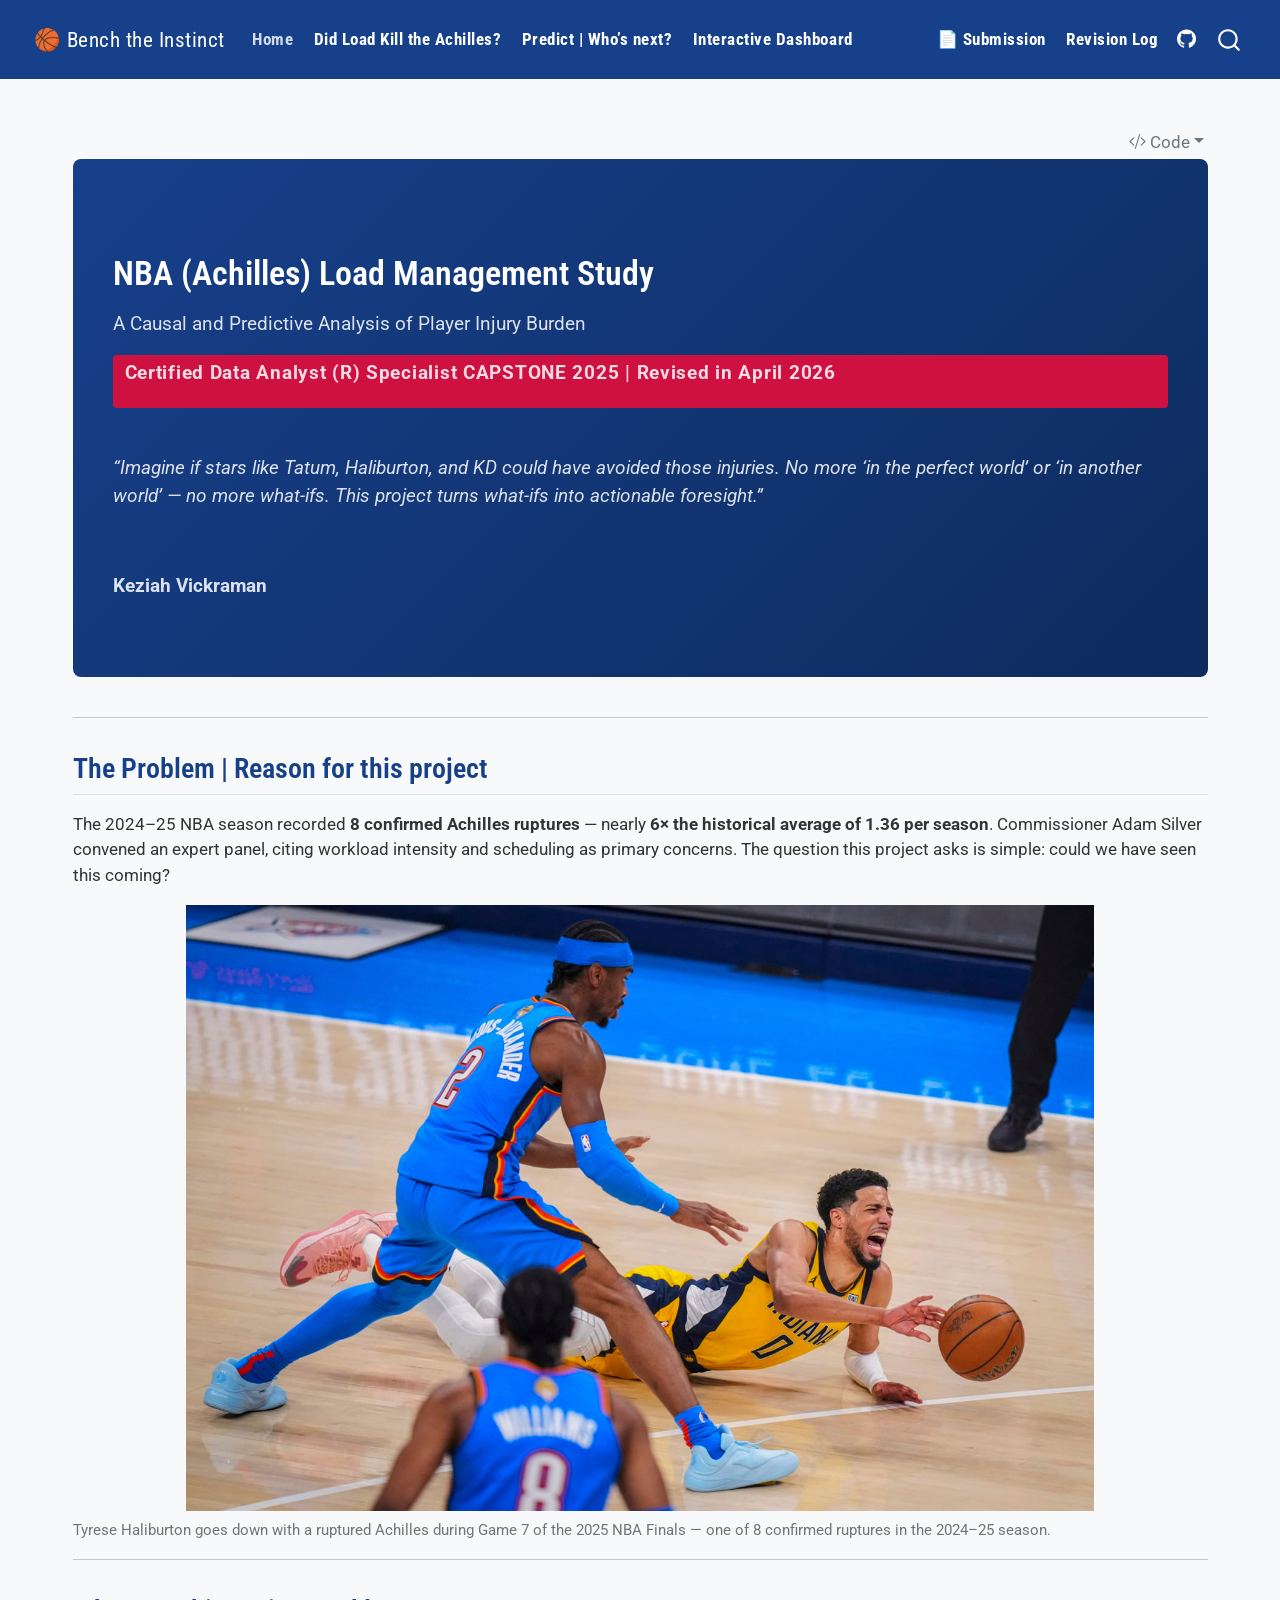
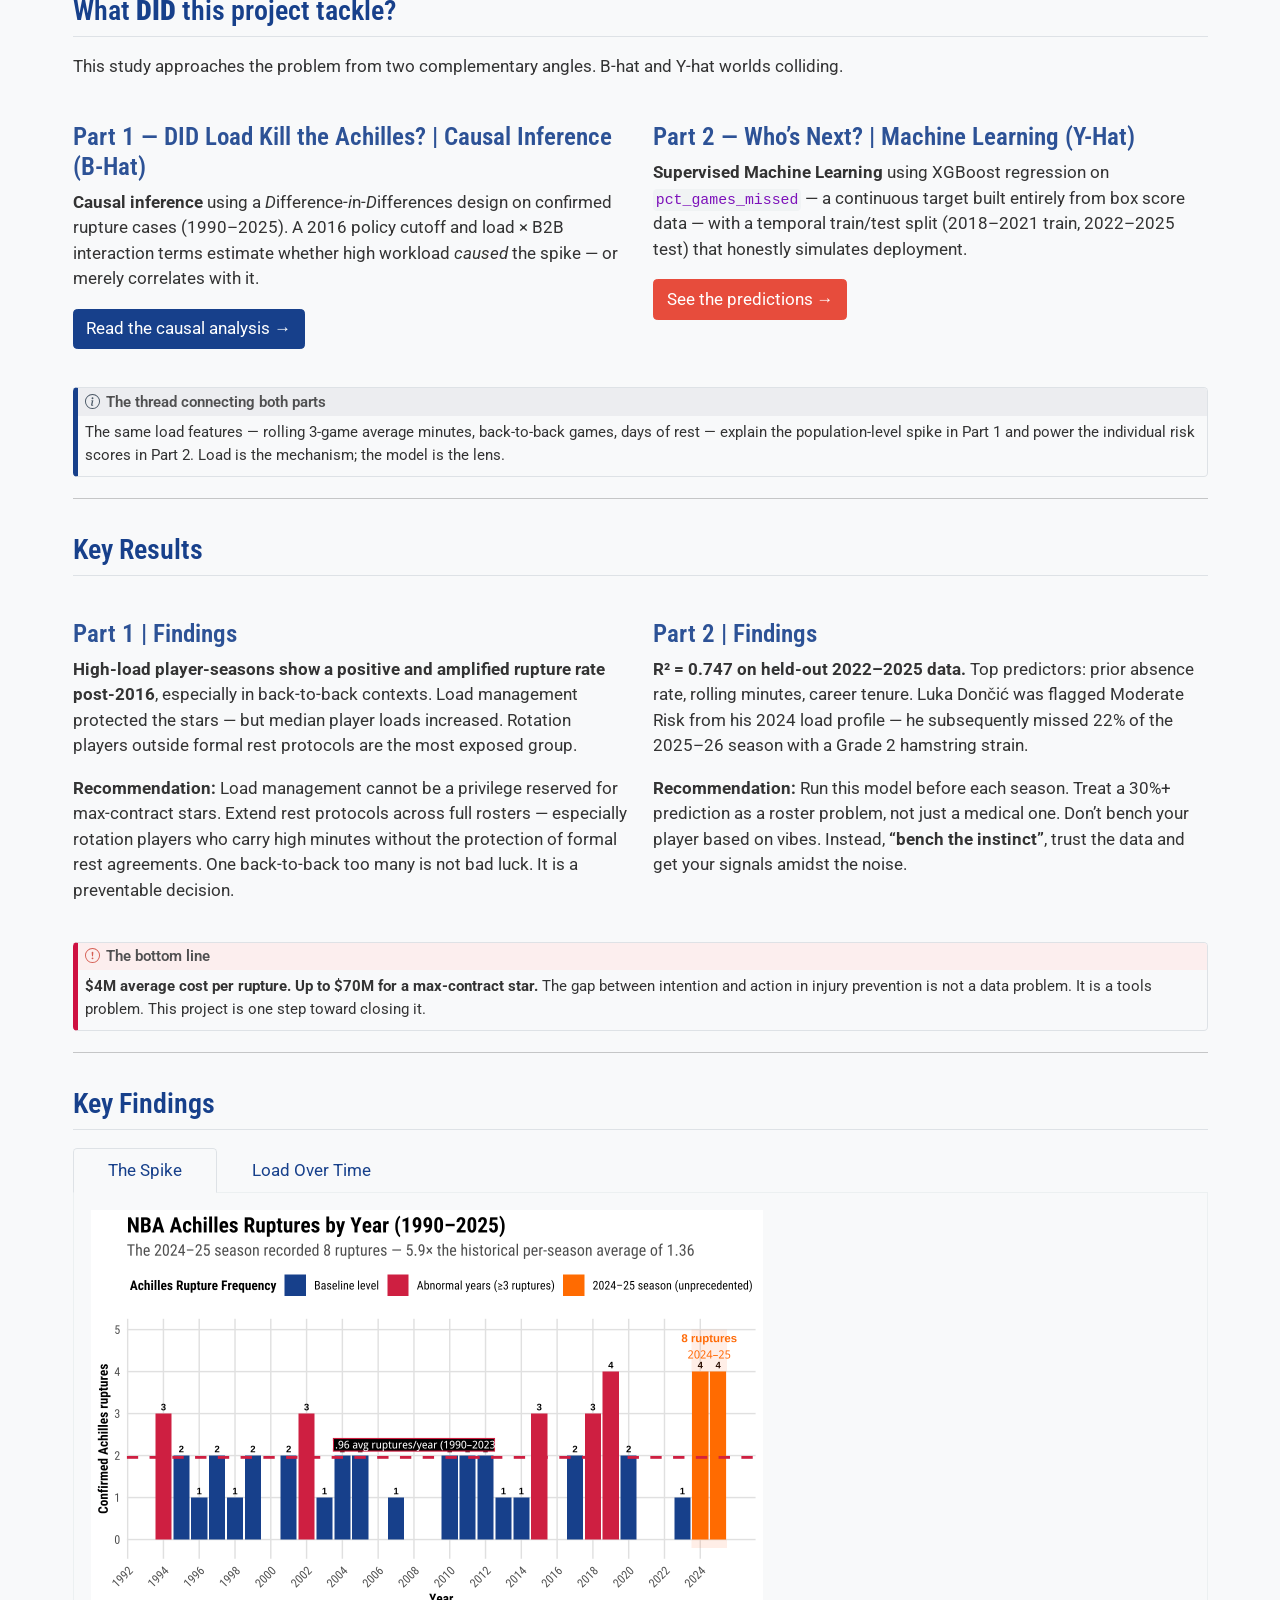
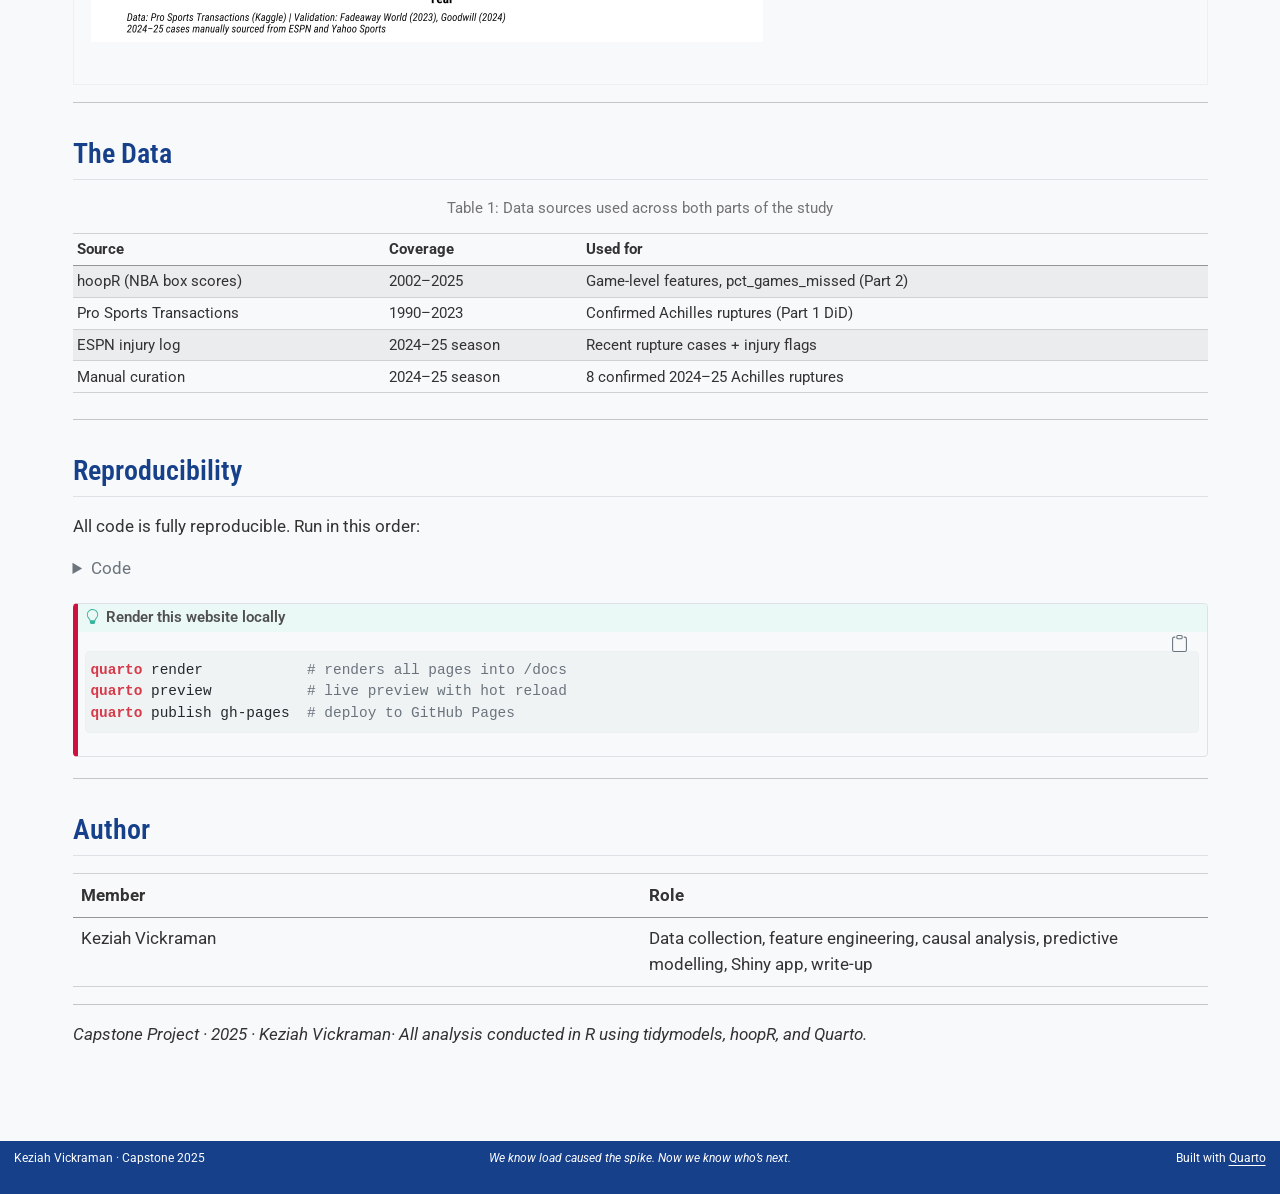
==== docs/index.html @ fe3f60fd "initial capstone submission - April 2026" ====
<!DOCTYPE html>
<html xmlns="http://www.w3.org/1999/xhtml" lang="en" xml:lang="en"><head>

<meta charset="utf-8">
<meta name="generator" content="quarto-1.8.25">

<meta name="viewport" content="width=device-width, initial-scale=1.0, user-scalable=yes">


<title>Bench the Instinct</title>
<style>
code{white-space: pre-wrap;}
span.smallcaps{font-variant: small-caps;}
div.columns{display: flex; gap: min(4vw, 1.5em);}
div.column{flex: auto; overflow-x: auto;}
div.hanging-indent{margin-left: 1.5em; text-indent: -1.5em;}
ul.task-list{list-style: none;}
ul.task-list li input[type="checkbox"] {
  width: 0.8em;
  margin: 0 0.8em 0.2em -1em; /* quarto-specific, see https://github.com/quarto-dev/quarto-cli/issues/4556 */ 
  vertical-align: middle;
}
/* CSS for syntax highlighting */
html { -webkit-text-size-adjust: 100%; }
pre > code.sourceCode { white-space: pre; position: relative; }
pre > code.sourceCode > span { display: inline-block; line-height: 1.25; }
pre > code.sourceCode > span:empty { height: 1.2em; }
.sourceCode { overflow: visible; }
code.sourceCode > span { color: inherit; text-decoration: inherit; }
div.sourceCode { margin: 1em 0; }
pre.sourceCode { margin: 0; }
@media screen {
div.sourceCode { overflow: auto; }
}
@media print {
pre > code.sourceCode { white-space: pre-wrap; }
pre > code.sourceCode > span { text-indent: -5em; padding-left: 5em; }
}
pre.numberSource code
  { counter-reset: source-line 0; }
pre.numberSource code > span
  { position: relative; left: -4em; counter-increment: source-line; }
pre.numberSource code > span > a:first-child::before
  { content: counter(source-line);
    position: relative; left: -1em; text-align: right; vertical-align: baseline;
    border: none; display: inline-block;
    -webkit-touch-callout: none; -webkit-user-select: none;
    -khtml-user-select: none; -moz-user-select: none;
    -ms-user-select: none; user-select: none;
    padding: 0 4px; width: 4em;
  }
pre.numberSource { margin-left: 3em;  padding-left: 4px; }
div.sourceCode
  {   }
@media screen {
pre > code.sourceCode > span > a:first-child::before { text-decoration: underline; }
}
</style>


<script src="site_libs/quarto-nav/quarto-nav.js"></script>
<script src="site_libs/quarto-nav/headroom.min.js"></script>
<script src="site_libs/clipboard/clipboard.min.js"></script>
<script src="site_libs/quarto-search/autocomplete.umd.js"></script>
<script src="site_libs/quarto-search/fuse.min.js"></script>
<script src="site_libs/quarto-search/quarto-search.js"></script>
<meta name="quarto:offset" content="./">
<script src="site_libs/quarto-html/quarto.js" type="module"></script>
<script src="site_libs/quarto-html/tabsets/tabsets.js" type="module"></script>
<script src="site_libs/quarto-html/axe/axe-check.js" type="module"></script>
<script src="site_libs/quarto-html/popper.min.js"></script>
<script src="site_libs/quarto-html/tippy.umd.min.js"></script>
<script src="site_libs/quarto-html/anchor.min.js"></script>
<link href="site_libs/quarto-html/tippy.css" rel="stylesheet">
<link href="site_libs/quarto-html/quarto-syntax-highlighting-065a5179aebd64318d7ea99d77b64a9e.css" rel="stylesheet" id="quarto-text-highlighting-styles">
<script src="site_libs/bootstrap/bootstrap.min.js"></script>
<link href="site_libs/bootstrap/bootstrap-icons.css" rel="stylesheet">
<link href="site_libs/bootstrap/bootstrap-1ee2f1216c0f7c7908e60f6449a23654.min.css" rel="stylesheet" append-hash="true" id="quarto-bootstrap" data-mode="light">
<script id="quarto-search-options" type="application/json">{
  "location": "navbar",
  "copy-button": false,
  "collapse-after": 3,
  "panel-placement": "end",
  "type": "overlay",
  "limit": 50,
  "keyboard-shortcut": [
    "f",
    "/",
    "s"
  ],
  "show-item-context": false,
  "language": {
    "search-no-results-text": "No results",
    "search-matching-documents-text": "matching documents",
    "search-copy-link-title": "Copy link to search",
    "search-hide-matches-text": "Hide additional matches",
    "search-more-match-text": "more match in this document",
    "search-more-matches-text": "more matches in this document",
    "search-clear-button-title": "Clear",
    "search-text-placeholder": "",
    "search-detached-cancel-button-title": "Cancel",
    "search-submit-button-title": "Submit",
    "search-label": "Search"
  }
}</script>
<style>html{ scroll-behavior: smooth; }</style>
<link href="site_libs/pagedtable-1.1/css/pagedtable.css" rel="stylesheet">
<script src="site_libs/pagedtable-1.1/js/pagedtable.js"></script>


</head>

<body class="nav-fixed quarto-light">

<div id="quarto-search-results"></div>
  <header id="quarto-header" class="headroom fixed-top">
    <nav class="navbar navbar-expand-lg " data-bs-theme="dark">
      <div class="navbar-container container-fluid">
      <div class="navbar-brand-container mx-auto">
    <a href="./index.html" class="navbar-brand navbar-brand-logo">
    </a>
    <a class="navbar-brand" href="./index.html">
    <span class="navbar-title">🏀 Bench the Instinct</span>
    </a>
  </div>
            <div id="quarto-search" class="" title="Search"></div>
          <button class="navbar-toggler" type="button" data-bs-toggle="collapse" data-bs-target="#navbarCollapse" aria-controls="navbarCollapse" role="menu" aria-expanded="false" aria-label="Toggle navigation" onclick="if (window.quartoToggleHeadroom) { window.quartoToggleHeadroom(); }">
  <span class="navbar-toggler-icon"></span>
</button>
          <div class="collapse navbar-collapse" id="navbarCollapse">
            <ul class="navbar-nav navbar-nav-scroll me-auto">
  <li class="nav-item">
    <a class="nav-link active" href="./index.html" aria-current="page"> 
<span class="menu-text">Home</span></a>
  </li>  
  <li class="nav-item">
    <a class="nav-link" href="./part1_causal.html"> 
<span class="menu-text">Did Load Kill the Achilles?</span></a>
  </li>  
  <li class="nav-item">
    <a class="nav-link" href="./part2_predictive.html"> 
<span class="menu-text">Predict | Who’s next?</span></a>
  </li>  
  <li class="nav-item">
    <a class="nav-link" href="./app.html"> 
<span class="menu-text">Interactive Dashboard</span></a>
  </li>  
</ul>
            <ul class="navbar-nav navbar-nav-scroll ms-auto">
  <li class="nav-item">
    <a class="nav-link" href="./submission.html"> 
<span class="menu-text">📄 Submission</span></a>
  </li>  
  <li class="nav-item">
    <a class="nav-link" href="./revision_log.html"> 
<span class="menu-text">Revision Log</span></a>
  </li>  
  <li class="nav-item compact">
    <a class="nav-link" href="https://github.com/YOUR_USERNAME/YOUR_REPO_NAME"> <i class="bi bi-github" role="img" aria-label="GitHub">
</i> 
<span class="menu-text"></span></a>
  </li>  
</ul>
          </div> <!-- /navcollapse -->
            <div class="quarto-navbar-tools">
</div>
      </div> <!-- /container-fluid -->
    </nav>
</header>
<!-- content -->
<div id="quarto-content" class="quarto-container page-columns page-rows-contents page-layout-full page-navbar">
<!-- sidebar -->
<!-- margin-sidebar -->
    
<!-- main -->
<main class="content column-page" id="quarto-document-content"><header id="title-block-header" class="quarto-title-block"><h1 class="title display-7"></h1></header><div class="quarto-title-block"><div class="quarto-title-tools-only"><button type="button" class="btn code-tools-button dropdown-toggle" id="quarto-code-tools-menu" data-bs-toggle="dropdown" aria-expanded="false"><i class="bi"></i> Code</button><ul class="dropdown-menu dropdown-menu-end" aria-labelelledby="quarto-code-tools-menu"><li><a id="quarto-show-all-code" class="dropdown-item" href="javascript:void(0)" role="button">Show All Code</a></li><li><a id="quarto-hide-all-code" class="dropdown-item" href="javascript:void(0)" role="button">Hide All Code</a></li><li><hr class="dropdown-divider"></li><li><a id="quarto-view-source" class="dropdown-item" href="javascript:void(0)" role="button">View Source</a></li></ul></div></div>




<section id="nba-achilles-load-management-study" class="level1 hero-banner">
<h1>NBA (Achilles) Load Management Study</h1>
<p>A Causal and Predictive Analysis of Player Injury Burden</p>
<div class="badge-red">
<p>Certified Data Analyst (R) Specialist CAPSTONE 2025 | Revised in April 2026</p>
</div>
<p><br></p>
<p><em>“Imagine if stars like Tatum, Haliburton, and KD could have avoided those injuries. No more ‘in the perfect world’ or ‘in another world’ — no more what-ifs. This project turns what-ifs into actionable foresight.”</em></p>
<p><br></p>
<p><strong>Keziah Vickraman</strong></p>
</section>
<hr>
<section id="the-problem-reason-for-this-project" class="level2">
<h2 class="anchored" data-anchor-id="the-problem-reason-for-this-project">The Problem | Reason for this project</h2>
<p>The 2024–25 NBA season recorded <strong>8 confirmed Achilles ruptures</strong> — nearly <strong>6× the historical average of 1.36 per season</strong>. Commissioner Adam Silver convened an expert panel, citing workload intensity and scheduling as primary concerns. The question this project asks is simple: could we have seen this coming?</p>
<div class="quarto-figure quarto-figure-center">
<figure class="figure">
<p><img src="achilles.jpg" class="img-fluid figure-img" style="width:80.0%"></p>
<figcaption>Tyrese Haliburton goes down with a ruptured Achilles during Game 7 of the 2025 NBA Finals — one of 8 confirmed ruptures in the 2024–25 season.</figcaption>
</figure>
</div>
<hr>
</section>
<section id="what-did-this-project-tackle" class="level2">
<h2 class="anchored" data-anchor-id="what-did-this-project-tackle">What <strong>DID</strong> this project tackle?</h2>
<p>This study approaches the problem from two complementary angles. B-hat and Y-hat worlds colliding.</p>
<div class="grid">
<section id="part-1-did-load-kill-the-achilles-causal-inference-b-hat" class="level3 g-col-6">
<h3 class="anchored" data-anchor-id="part-1-did-load-kill-the-achilles-causal-inference-b-hat">Part 1 — DID Load Kill the Achilles? | Causal Inference (B-Hat)</h3>
<p><strong>Causal inference</strong> using a <em>D</em>ifference-<em>i</em>n-<em>D</em>ifferences design on confirmed rupture cases (1990–2025). A 2016 policy cutoff and load × B2B interaction terms estimate whether high workload <em>caused</em> the spike — or merely correlates with it.</p>
<p><a href="./part1_causal.html" class="btn btn-primary">Read the causal analysis →</a></p>
</section>
<section id="part-2-whos-next-machine-learning-y-hat" class="level3 g-col-6">
<h3 class="anchored" data-anchor-id="part-2-whos-next-machine-learning-y-hat">Part 2 — Who’s Next? | Machine Learning (Y-Hat)</h3>
<p><strong>Supervised Machine Learning</strong> using XGBoost regression on <code>pct_games_missed</code> — a continuous target built entirely from box score data — with a temporal train/test split (2018–2021 train, 2022–2025 test) that honestly simulates deployment.</p>
<p><a href="./part2_predictive.html" class="btn btn-danger">See the predictions →</a></p>
</section>
</div>
<div class="callout callout-style-default callout-note callout-titled">
<div class="callout-header d-flex align-content-center">
<div class="callout-icon-container">
<i class="callout-icon"></i>
</div>
<div class="callout-title-container flex-fill">
<span class="screen-reader-only">Note</span>The thread connecting both parts
</div>
</div>
<div class="callout-body-container callout-body">
<p>The same load features — rolling 3-game average minutes, back-to-back games, days of rest — explain the population-level spike in Part 1 and power the individual risk scores in Part 2. Load is the mechanism; the model is the lens.</p>
</div>
</div>
<hr>
</section>
<section id="key-results" class="level2">
<h2 class="anchored" data-anchor-id="key-results">Key Results</h2>
<div class="grid">
<section id="part-1-findings" class="level3 g-col-6">
<h3 class="anchored" data-anchor-id="part-1-findings">Part 1 | Findings</h3>
<p><strong>High-load player-seasons show a positive and amplified rupture rate post-2016</strong>, especially in back-to-back contexts. Load management protected the stars — but median player loads increased. Rotation players outside formal rest protocols are the most exposed group.</p>
<p><strong>Recommendation:</strong> Load management cannot be a privilege reserved for max-contract stars. Extend rest protocols across full rosters — especially rotation players who carry high minutes without the protection of formal rest agreements. One back-to-back too many is not bad luck. It is a preventable decision.</p>
</section>
<section id="part-2-findings" class="level3 g-col-6">
<h3 class="anchored" data-anchor-id="part-2-findings">Part 2 | Findings</h3>
<p><strong>R² = 0.747 on held-out 2022–2025 data.</strong> Top predictors: prior absence rate, rolling minutes, career tenure. Luka Dončić was flagged Moderate Risk from his 2024 load profile — he subsequently missed 22% of the 2025–26 season with a Grade 2 hamstring strain.</p>
<p><strong>Recommendation:</strong> Run this model before each season. Treat a 30%+ prediction as a roster problem, not just a medical one. Don’t bench your player based on vibes. Instead, <strong>“bench the instinct”</strong>, trust the data and get your signals amidst the noise.</p>
</section>
</div>
<div class="callout callout-style-default callout-important callout-titled">
<div class="callout-header d-flex align-content-center">
<div class="callout-icon-container">
<i class="callout-icon"></i>
</div>
<div class="callout-title-container flex-fill">
<span class="screen-reader-only">Important</span>The bottom line
</div>
</div>
<div class="callout-body-container callout-body">
<p><strong>$4M average cost per rupture. Up to $70M for a max-contract star.</strong> The gap between intention and action in injury prevention is not a data problem. It is a tools problem. This project is one step toward closing it.</p>
</div>
</div>
<hr>
</section>
<section id="key-findings" class="level2">
<h2 class="anchored" data-anchor-id="key-findings">Key Findings</h2>
<div class="tabset-margin-container"></div><div class="panel-tabset">
<ul class="nav nav-tabs" role="tablist"><li class="nav-item" role="presentation"><a class="nav-link active" id="tabset-1-1-tab" data-bs-toggle="tab" data-bs-target="#tabset-1-1" role="tab" aria-controls="tabset-1-1" aria-selected="true" href="">The Spike</a></li><li class="nav-item" role="presentation"><a class="nav-link" id="tabset-1-2-tab" data-bs-toggle="tab" data-bs-target="#tabset-1-2" role="tab" aria-controls="tabset-1-2" aria-selected="false" href="">Load Over Time</a></li></ul>
<div class="tab-content">
<div id="tabset-1-1" class="tab-pane active" role="tabpanel" aria-labelledby="tabset-1-1-tab">
<div class="cell">
<div class="cell-output-display">
<div>
<figure class="figure">
<p><img src="index_files/figure-html/spike-preview-1.png" class="img-fluid figure-img" width="672"></p>
</figure>
</div>
</div>
</div>
</div>
<div id="tabset-1-2" class="tab-pane" role="tabpanel" aria-labelledby="tabset-1-2-tab">
<div class="cell">
<div class="cell-output-display">
<div>
<figure class="figure">
<p><img src="index_files/figure-html/load-preview-1.png" class="img-fluid figure-img" width="672"></p>
</figure>
</div>
</div>
</div>
</div>
</div>
</div>
<hr>
</section>
<section id="the-data" class="level2">
<h2 class="anchored" data-anchor-id="the-data">The Data</h2>
<div class="cell">
<div id="tbl-data-summary" class="cell quarto-float quarto-figure quarto-figure-center anchored">
<figure class="quarto-float quarto-float-tbl figure">
<figcaption class="quarto-float-caption-top quarto-float-caption quarto-float-tbl" id="tbl-data-summary-caption-0ceaefa1-69ba-4598-a22c-09a6ac19f8ca">
Table&nbsp;1: Data sources used across both parts of the study
</figcaption>
<div aria-describedby="tbl-data-summary-caption-0ceaefa1-69ba-4598-a22c-09a6ac19f8ca">
<div class="cell-output-display">
<table class="do-not-create-environment cell caption-top table table-sm table-striped small">
<colgroup>
<col style="width: 27%">
<col style="width: 17%">
<col style="width: 54%">
</colgroup>
<thead>
<tr class="header">
<th style="text-align: left;">Source</th>
<th style="text-align: left;">Coverage</th>
<th style="text-align: left;">Used for</th>
</tr>
</thead>
<tbody>
<tr class="odd">
<td style="text-align: left;">hoopR (NBA box scores)</td>
<td style="text-align: left;">2002–2025</td>
<td style="text-align: left;">Game-level features, pct_games_missed (Part 2)</td>
</tr>
<tr class="even">
<td style="text-align: left;">Pro Sports Transactions</td>
<td style="text-align: left;">1990–2023</td>
<td style="text-align: left;">Confirmed Achilles ruptures (Part 1 DiD)</td>
</tr>
<tr class="odd">
<td style="text-align: left;">ESPN injury log</td>
<td style="text-align: left;">2024–25 season</td>
<td style="text-align: left;">Recent rupture cases + injury flags</td>
</tr>
<tr class="even">
<td style="text-align: left;">Manual curation</td>
<td style="text-align: left;">2024–25 season</td>
<td style="text-align: left;">8 confirmed 2024–25 Achilles ruptures</td>
</tr>
</tbody>
</table>
</div>
</div>
</figure>
</div>
</div>
<hr>
</section>
<section id="reproducibility" class="level2">
<h2 class="anchored" data-anchor-id="reproducibility">Reproducibility</h2>
<p>All code is fully reproducible. Run in this order:</p>
<div class="cell">
<details class="code-fold">
<summary>Code</summary>
<div class="code-copy-outer-scaffold"><div class="sourceCode cell-code" id="cb1"><pre class="sourceCode r code-with-copy"><code class="sourceCode r"><span id="cb1-1"><a href="#cb1-1" aria-hidden="true" tabindex="-1"></a><span class="fu">source</span>(<span class="st">"00_Data_Setup.R"</span>)          <span class="co"># 1. Shared data foundation</span></span>
<span id="cb1-2"><a href="#cb1-2" aria-hidden="true" tabindex="-1"></a><span class="fu">source</span>(<span class="st">"Part1_Causal_DiD.R"</span>)       <span class="co"># 2. Causal analysis</span></span>
<span id="cb1-3"><a href="#cb1-3" aria-hidden="true" tabindex="-1"></a><span class="fu">source</span>(<span class="st">"Part2_Predictive_Hurdle.R"</span>) <span class="co"># 3. Predictive model</span></span>
<span id="cb1-4"><a href="#cb1-4" aria-hidden="true" tabindex="-1"></a>shiny<span class="sc">::</span><span class="fu">runApp</span>(<span class="st">"Capstone_Shiny.R"</span>)  <span class="co"># 4. Interactive dashboard</span></span></code></pre></div><button title="Copy to Clipboard" class="code-copy-button"><i class="bi"></i></button></div>
</details>
</div>
<div class="callout callout-style-default callout-tip callout-titled">
<div class="callout-header d-flex align-content-center">
<div class="callout-icon-container">
<i class="callout-icon"></i>
</div>
<div class="callout-title-container flex-fill">
<span class="screen-reader-only">Tip</span>Render this website locally
</div>
</div>
<div class="callout-body-container callout-body">
<div class="code-copy-outer-scaffold"><div class="sourceCode" id="cb2"><pre class="sourceCode bash code-with-copy"><code class="sourceCode bash"><span id="cb2-1"><a href="#cb2-1" aria-hidden="true" tabindex="-1"></a><span class="ex">quarto</span> render            <span class="co"># renders all pages into /docs</span></span>
<span id="cb2-2"><a href="#cb2-2" aria-hidden="true" tabindex="-1"></a><span class="ex">quarto</span> preview           <span class="co"># live preview with hot reload</span></span>
<span id="cb2-3"><a href="#cb2-3" aria-hidden="true" tabindex="-1"></a><span class="ex">quarto</span> publish gh-pages  <span class="co"># deploy to GitHub Pages</span></span></code></pre></div><button title="Copy to Clipboard" class="code-copy-button"><i class="bi"></i></button></div>
</div>
</div>
<hr>
</section>
<section id="author" class="level2">
<h2 class="anchored" data-anchor-id="author">Author</h2>
<table class="caption-top table">
<colgroup>
<col style="width: 50%">
<col style="width: 50%">
</colgroup>
<thead>
<tr class="header">
<th>Member</th>
<th>Role</th>
</tr>
</thead>
<tbody>
<tr class="odd">
<td>Keziah Vickraman</td>
<td>Data collection, feature engineering, causal analysis, predictive modelling, Shiny app, write-up</td>
</tr>
</tbody>
</table>
<hr>
<p><em>Capstone Project · 2025 · Keziah Vickraman· All analysis conducted in R using tidymodels, hoopR, and Quarto.</em></p>


<!-- -->

</section>

</main> <!-- /main -->
<script id="quarto-html-after-body" type="application/javascript">
  window.document.addEventListener("DOMContentLoaded", function (event) {
    const icon = "";
    const anchorJS = new window.AnchorJS();
    anchorJS.options = {
      placement: 'right',
      icon: icon
    };
    anchorJS.add('.anchored');
    const isCodeAnnotation = (el) => {
      for (const clz of el.classList) {
        if (clz.startsWith('code-annotation-')) {                     
          return true;
        }
      }
      return false;
    }
    const onCopySuccess = function(e) {
      // button target
      const button = e.trigger;
      // don't keep focus
      button.blur();
      // flash "checked"
      button.classList.add('code-copy-button-checked');
      var currentTitle = button.getAttribute("title");
      button.setAttribute("title", "Copied!");
      let tooltip;
      if (window.bootstrap) {
        button.setAttribute("data-bs-toggle", "tooltip");
        button.setAttribute("data-bs-placement", "left");
        button.setAttribute("data-bs-title", "Copied!");
        tooltip = new bootstrap.Tooltip(button, 
          { trigger: "manual", 
            customClass: "code-copy-button-tooltip",
            offset: [0, -8]});
        tooltip.show();    
      }
      setTimeout(function() {
        if (tooltip) {
          tooltip.hide();
          button.removeAttribute("data-bs-title");
          button.removeAttribute("data-bs-toggle");
          button.removeAttribute("data-bs-placement");
        }
        button.setAttribute("title", currentTitle);
        button.classList.remove('code-copy-button-checked');
      }, 1000);
      // clear code selection
      e.clearSelection();
    }
    const getTextToCopy = function(trigger) {
      const outerScaffold = trigger.parentElement.cloneNode(true);
      const codeEl = outerScaffold.querySelector('code');
      for (const childEl of codeEl.children) {
        if (isCodeAnnotation(childEl)) {
          childEl.remove();
        }
      }
      return codeEl.innerText;
    }
    const clipboard = new window.ClipboardJS('.code-copy-button:not([data-in-quarto-modal])', {
      text: getTextToCopy
    });
    clipboard.on('success', onCopySuccess);
    if (window.document.getElementById('quarto-embedded-source-code-modal')) {
      const clipboardModal = new window.ClipboardJS('.code-copy-button[data-in-quarto-modal]', {
        text: getTextToCopy,
        container: window.document.getElementById('quarto-embedded-source-code-modal')
      });
      clipboardModal.on('success', onCopySuccess);
    }
    const viewSource = window.document.getElementById('quarto-view-source') ||
                       window.document.getElementById('quarto-code-tools-source');
    if (viewSource) {
      const sourceUrl = viewSource.getAttribute("data-quarto-source-url");
      viewSource.addEventListener("click", function(e) {
        if (sourceUrl) {
          // rstudio viewer pane
          if (/\bcapabilities=\b/.test(window.location)) {
            window.open(sourceUrl);
          } else {
            window.location.href = sourceUrl;
          }
        } else {
          const modal = new bootstrap.Modal(document.getElementById('quarto-embedded-source-code-modal'));
          modal.show();
        }
        return false;
      });
    }
    function toggleCodeHandler(show) {
      return function(e) {
        const detailsSrc = window.document.querySelectorAll(".cell > details > .sourceCode");
        for (let i=0; i<detailsSrc.length; i++) {
          const details = detailsSrc[i].parentElement;
          if (show) {
            details.open = true;
          } else {
            details.removeAttribute("open");
          }
        }
        const cellCodeDivs = window.document.querySelectorAll(".cell > .sourceCode");
        const fromCls = show ? "hidden" : "unhidden";
        const toCls = show ? "unhidden" : "hidden";
        for (let i=0; i<cellCodeDivs.length; i++) {
          const codeDiv = cellCodeDivs[i];
          if (codeDiv.classList.contains(fromCls)) {
            codeDiv.classList.remove(fromCls);
            codeDiv.classList.add(toCls);
          } 
        }
        return false;
      }
    }
    const hideAllCode = window.document.getElementById("quarto-hide-all-code");
    if (hideAllCode) {
      hideAllCode.addEventListener("click", toggleCodeHandler(false));
    }
    const showAllCode = window.document.getElementById("quarto-show-all-code");
    if (showAllCode) {
      showAllCode.addEventListener("click", toggleCodeHandler(true));
    }
      var localhostRegex = new RegExp(/^(?:http|https):\/\/localhost\:?[0-9]*\//);
      var mailtoRegex = new RegExp(/^mailto:/);
        var filterRegex = new RegExp('/' + window.location.host + '/');
      var isInternal = (href) => {
          return filterRegex.test(href) || localhostRegex.test(href) || mailtoRegex.test(href);
      }
      // Inspect non-navigation links and adorn them if external
     var links = window.document.querySelectorAll('a[href]:not(.nav-link):not(.navbar-brand):not(.toc-action):not(.sidebar-link):not(.sidebar-item-toggle):not(.pagination-link):not(.no-external):not([aria-hidden]):not(.dropdown-item):not(.quarto-navigation-tool):not(.about-link)');
      for (var i=0; i<links.length; i++) {
        const link = links[i];
        if (!isInternal(link.href)) {
          // undo the damage that might have been done by quarto-nav.js in the case of
          // links that we want to consider external
          if (link.dataset.originalHref !== undefined) {
            link.href = link.dataset.originalHref;
          }
        }
      }
    function tippyHover(el, contentFn, onTriggerFn, onUntriggerFn) {
      const config = {
        allowHTML: true,
        maxWidth: 500,
        delay: 100,
        arrow: false,
        appendTo: function(el) {
            return el.parentElement;
        },
        interactive: true,
        interactiveBorder: 10,
        theme: 'quarto',
        placement: 'bottom-start',
      };
      if (contentFn) {
        config.content = contentFn;
      }
      if (onTriggerFn) {
        config.onTrigger = onTriggerFn;
      }
      if (onUntriggerFn) {
        config.onUntrigger = onUntriggerFn;
      }
      window.tippy(el, config); 
    }
    const noterefs = window.document.querySelectorAll('a[role="doc-noteref"]');
    for (var i=0; i<noterefs.length; i++) {
      const ref = noterefs[i];
      tippyHover(ref, function() {
        // use id or data attribute instead here
        let href = ref.getAttribute('data-footnote-href') || ref.getAttribute('href');
        try { href = new URL(href).hash; } catch {}
        const id = href.replace(/^#\/?/, "");
        const note = window.document.getElementById(id);
        if (note) {
          return note.innerHTML;
        } else {
          return "";
        }
      });
    }
    const xrefs = window.document.querySelectorAll('a.quarto-xref');
    const processXRef = (id, note) => {
      // Strip column container classes
      const stripColumnClz = (el) => {
        el.classList.remove("page-full", "page-columns");
        if (el.children) {
          for (const child of el.children) {
            stripColumnClz(child);
          }
        }
      }
      stripColumnClz(note)
      if (id === null || id.startsWith('sec-')) {
        // Special case sections, only their first couple elements
        const container = document.createElement("div");
        if (note.children && note.children.length > 2) {
          container.appendChild(note.children[0].cloneNode(true));
          for (let i = 1; i < note.children.length; i++) {
            const child = note.children[i];
            if (child.tagName === "P" && child.innerText === "") {
              continue;
            } else {
              container.appendChild(child.cloneNode(true));
              break;
            }
          }
          if (window.Quarto?.typesetMath) {
            window.Quarto.typesetMath(container);
          }
          return container.innerHTML
        } else {
          if (window.Quarto?.typesetMath) {
            window.Quarto.typesetMath(note);
          }
          return note.innerHTML;
        }
      } else {
        // Remove any anchor links if they are present
        const anchorLink = note.querySelector('a.anchorjs-link');
        if (anchorLink) {
          anchorLink.remove();
        }
        if (window.Quarto?.typesetMath) {
          window.Quarto.typesetMath(note);
        }
        if (note.classList.contains("callout")) {
          return note.outerHTML;
        } else {
          return note.innerHTML;
        }
      }
    }
    for (var i=0; i<xrefs.length; i++) {
      const xref = xrefs[i];
      tippyHover(xref, undefined, function(instance) {
        instance.disable();
        let url = xref.getAttribute('href');
        let hash = undefined; 
        if (url.startsWith('#')) {
          hash = url;
        } else {
          try { hash = new URL(url).hash; } catch {}
        }
        if (hash) {
          const id = hash.replace(/^#\/?/, "");
          const note = window.document.getElementById(id);
          if (note !== null) {
            try {
              const html = processXRef(id, note.cloneNode(true));
              instance.setContent(html);
            } finally {
              instance.enable();
              instance.show();
            }
          } else {
            // See if we can fetch this
            fetch(url.split('#')[0])
            .then(res => res.text())
            .then(html => {
              const parser = new DOMParser();
              const htmlDoc = parser.parseFromString(html, "text/html");
              const note = htmlDoc.getElementById(id);
              if (note !== null) {
                const html = processXRef(id, note);
                instance.setContent(html);
              } 
            }).finally(() => {
              instance.enable();
              instance.show();
            });
          }
        } else {
          // See if we can fetch a full url (with no hash to target)
          // This is a special case and we should probably do some content thinning / targeting
          fetch(url)
          .then(res => res.text())
          .then(html => {
            const parser = new DOMParser();
            const htmlDoc = parser.parseFromString(html, "text/html");
            const note = htmlDoc.querySelector('main.content');
            if (note !== null) {
              // This should only happen for chapter cross references
              // (since there is no id in the URL)
              // remove the first header
              if (note.children.length > 0 && note.children[0].tagName === "HEADER") {
                note.children[0].remove();
              }
              const html = processXRef(null, note);
              instance.setContent(html);
            } 
          }).finally(() => {
            instance.enable();
            instance.show();
          });
        }
      }, function(instance) {
      });
    }
        let selectedAnnoteEl;
        const selectorForAnnotation = ( cell, annotation) => {
          let cellAttr = 'data-code-cell="' + cell + '"';
          let lineAttr = 'data-code-annotation="' +  annotation + '"';
          const selector = 'span[' + cellAttr + '][' + lineAttr + ']';
          return selector;
        }
        const selectCodeLines = (annoteEl) => {
          const doc = window.document;
          const targetCell = annoteEl.getAttribute("data-target-cell");
          const targetAnnotation = annoteEl.getAttribute("data-target-annotation");
          const annoteSpan = window.document.querySelector(selectorForAnnotation(targetCell, targetAnnotation));
          const lines = annoteSpan.getAttribute("data-code-lines").split(",");
          const lineIds = lines.map((line) => {
            return targetCell + "-" + line;
          })
          let top = null;
          let height = null;
          let parent = null;
          if (lineIds.length > 0) {
              //compute the position of the single el (top and bottom and make a div)
              const el = window.document.getElementById(lineIds[0]);
              top = el.offsetTop;
              height = el.offsetHeight;
              parent = el.parentElement.parentElement;
            if (lineIds.length > 1) {
              const lastEl = window.document.getElementById(lineIds[lineIds.length - 1]);
              const bottom = lastEl.offsetTop + lastEl.offsetHeight;
              height = bottom - top;
            }
            if (top !== null && height !== null && parent !== null) {
              // cook up a div (if necessary) and position it 
              let div = window.document.getElementById("code-annotation-line-highlight");
              if (div === null) {
                div = window.document.createElement("div");
                div.setAttribute("id", "code-annotation-line-highlight");
                div.style.position = 'absolute';
                parent.appendChild(div);
              }
              div.style.top = top - 2 + "px";
              div.style.height = height + 4 + "px";
              div.style.left = 0;
              let gutterDiv = window.document.getElementById("code-annotation-line-highlight-gutter");
              if (gutterDiv === null) {
                gutterDiv = window.document.createElement("div");
                gutterDiv.setAttribute("id", "code-annotation-line-highlight-gutter");
                gutterDiv.style.position = 'absolute';
                const codeCell = window.document.getElementById(targetCell);
                const gutter = codeCell.querySelector('.code-annotation-gutter');
                gutter.appendChild(gutterDiv);
              }
              gutterDiv.style.top = top - 2 + "px";
              gutterDiv.style.height = height + 4 + "px";
            }
            selectedAnnoteEl = annoteEl;
          }
        };
        const unselectCodeLines = () => {
          const elementsIds = ["code-annotation-line-highlight", "code-annotation-line-highlight-gutter"];
          elementsIds.forEach((elId) => {
            const div = window.document.getElementById(elId);
            if (div) {
              div.remove();
            }
          });
          selectedAnnoteEl = undefined;
        };
          // Handle positioning of the toggle
      window.addEventListener(
        "resize",
        throttle(() => {
          elRect = undefined;
          if (selectedAnnoteEl) {
            selectCodeLines(selectedAnnoteEl);
          }
        }, 10)
      );
      function throttle(fn, ms) {
      let throttle = false;
      let timer;
        return (...args) => {
          if(!throttle) { // first call gets through
              fn.apply(this, args);
              throttle = true;
          } else { // all the others get throttled
              if(timer) clearTimeout(timer); // cancel #2
              timer = setTimeout(() => {
                fn.apply(this, args);
                timer = throttle = false;
              }, ms);
          }
        };
      }
        // Attach click handler to the DT
        const annoteDls = window.document.querySelectorAll('dt[data-target-cell]');
        for (const annoteDlNode of annoteDls) {
          annoteDlNode.addEventListener('click', (event) => {
            const clickedEl = event.target;
            if (clickedEl !== selectedAnnoteEl) {
              unselectCodeLines();
              const activeEl = window.document.querySelector('dt[data-target-cell].code-annotation-active');
              if (activeEl) {
                activeEl.classList.remove('code-annotation-active');
              }
              selectCodeLines(clickedEl);
              clickedEl.classList.add('code-annotation-active');
            } else {
              // Unselect the line
              unselectCodeLines();
              clickedEl.classList.remove('code-annotation-active');
            }
          });
        }
    const findCites = (el) => {
      const parentEl = el.parentElement;
      if (parentEl) {
        const cites = parentEl.dataset.cites;
        if (cites) {
          return {
            el,
            cites: cites.split(' ')
          };
        } else {
          return findCites(el.parentElement)
        }
      } else {
        return undefined;
      }
    };
    var bibliorefs = window.document.querySelectorAll('a[role="doc-biblioref"]');
    for (var i=0; i<bibliorefs.length; i++) {
      const ref = bibliorefs[i];
      const citeInfo = findCites(ref);
      if (citeInfo) {
        tippyHover(citeInfo.el, function() {
          var popup = window.document.createElement('div');
          citeInfo.cites.forEach(function(cite) {
            var citeDiv = window.document.createElement('div');
            citeDiv.classList.add('hanging-indent');
            citeDiv.classList.add('csl-entry');
            var biblioDiv = window.document.getElementById('ref-' + cite);
            if (biblioDiv) {
              citeDiv.innerHTML = biblioDiv.innerHTML;
            }
            popup.appendChild(citeDiv);
          });
          return popup.innerHTML;
        });
      }
    }
  });
  </script><div class="modal fade" id="quarto-embedded-source-code-modal" tabindex="-1" aria-labelledby="quarto-embedded-source-code-modal-label" aria-hidden="true"><div class="modal-dialog modal-dialog-scrollable"><div class="modal-content"><div class="modal-header"><h5 class="modal-title" id="quarto-embedded-source-code-modal-label">Source Code</h5><button class="btn-close" data-bs-dismiss="modal"></button></div><div class="modal-body"><div class="">
<div class="code-copy-outer-scaffold"><div class="sourceCode" id="cb3" data-shortcodes="false"><pre class="sourceCode markdown code-with-copy"><code class="sourceCode markdown"><span id="cb3-1"><a href="#cb3-1" aria-hidden="true" tabindex="-1"></a><span class="co">---</span></span>
<span id="cb3-2"><a href="#cb3-2" aria-hidden="true" tabindex="-1"></a><span class="an">page-layout:</span><span class="co"> full</span></span>
<span id="cb3-3"><a href="#cb3-3" aria-hidden="true" tabindex="-1"></a><span class="an">toc:</span><span class="co"> false</span></span>
<span id="cb3-4"><a href="#cb3-4" aria-hidden="true" tabindex="-1"></a><span class="an">editor:</span><span class="co"> </span></span>
<span id="cb3-5"><a href="#cb3-5" aria-hidden="true" tabindex="-1"></a><span class="co">  markdown: </span></span>
<span id="cb3-6"><a href="#cb3-6" aria-hidden="true" tabindex="-1"></a><span class="co">    wrap: 72</span></span>
<span id="cb3-7"><a href="#cb3-7" aria-hidden="true" tabindex="-1"></a><span class="co">---</span></span>
<span id="cb3-8"><a href="#cb3-8" aria-hidden="true" tabindex="-1"></a></span>
<span id="cb3-9"><a href="#cb3-9" aria-hidden="true" tabindex="-1"></a><span class="in">```{r setup, include=FALSE}</span></span>
<span id="cb3-10"><a href="#cb3-10" aria-hidden="true" tabindex="-1"></a><span class="fu">source</span>(<span class="st">"00_Data_Setup.R"</span>)</span>
<span id="cb3-11"><a href="#cb3-11" aria-hidden="true" tabindex="-1"></a><span class="fu">load</span>(<span class="st">"Part1_Causal_Results.RData"</span>)</span>
<span id="cb3-12"><a href="#cb3-12" aria-hidden="true" tabindex="-1"></a><span class="fu">load</span>(<span class="st">"Part2_Predictive_Results.RData"</span>)</span>
<span id="cb3-13"><a href="#cb3-13" aria-hidden="true" tabindex="-1"></a><span class="in">```</span></span>
<span id="cb3-14"><a href="#cb3-14" aria-hidden="true" tabindex="-1"></a></span>
<span id="cb3-15"><a href="#cb3-15" aria-hidden="true" tabindex="-1"></a>:::: hero-banner</span>
<span id="cb3-16"><a href="#cb3-16" aria-hidden="true" tabindex="-1"></a><span class="fu"># NBA (Achilles) Load Management Study</span></span>
<span id="cb3-17"><a href="#cb3-17" aria-hidden="true" tabindex="-1"></a>A Causal and Predictive Analysis of Player Injury Burden</span>
<span id="cb3-18"><a href="#cb3-18" aria-hidden="true" tabindex="-1"></a></span>
<span id="cb3-19"><a href="#cb3-19" aria-hidden="true" tabindex="-1"></a>::: badge-red</span>
<span id="cb3-20"><a href="#cb3-20" aria-hidden="true" tabindex="-1"></a>Certified Data Analyst (R) Specialist CAPSTONE 2025 | Revised in April 2026</span>
<span id="cb3-21"><a href="#cb3-21" aria-hidden="true" tabindex="-1"></a>:::</span>
<span id="cb3-22"><a href="#cb3-22" aria-hidden="true" tabindex="-1"></a></span>
<span id="cb3-23"><a href="#cb3-23" aria-hidden="true" tabindex="-1"></a><span class="dt">&lt;</span><span class="kw">br</span><span class="dt">&gt;</span></span>
<span id="cb3-24"><a href="#cb3-24" aria-hidden="true" tabindex="-1"></a></span>
<span id="cb3-25"><a href="#cb3-25" aria-hidden="true" tabindex="-1"></a>*"Imagine if stars like Tatum, Haliburton, and KD could have avoided</span>
<span id="cb3-26"><a href="#cb3-26" aria-hidden="true" tabindex="-1"></a>those injuries. No more 'in the perfect world' or 'in another world' —</span>
<span id="cb3-27"><a href="#cb3-27" aria-hidden="true" tabindex="-1"></a>no more what-ifs. This project turns what-ifs into actionable foresight."*</span>
<span id="cb3-28"><a href="#cb3-28" aria-hidden="true" tabindex="-1"></a></span>
<span id="cb3-29"><a href="#cb3-29" aria-hidden="true" tabindex="-1"></a><span class="dt">&lt;</span><span class="kw">br</span><span class="dt">&gt;</span></span>
<span id="cb3-30"><a href="#cb3-30" aria-hidden="true" tabindex="-1"></a></span>
<span id="cb3-31"><a href="#cb3-31" aria-hidden="true" tabindex="-1"></a>**Keziah Vickraman**</span>
<span id="cb3-32"><a href="#cb3-32" aria-hidden="true" tabindex="-1"></a>::::</span>
<span id="cb3-33"><a href="#cb3-33" aria-hidden="true" tabindex="-1"></a></span>
<span id="cb3-34"><a href="#cb3-34" aria-hidden="true" tabindex="-1"></a>------------------------------------------------------------------------</span>
<span id="cb3-35"><a href="#cb3-35" aria-hidden="true" tabindex="-1"></a></span>
<span id="cb3-36"><a href="#cb3-36" aria-hidden="true" tabindex="-1"></a><span class="fu">## The Problem | Reason for this project</span></span>
<span id="cb3-37"><a href="#cb3-37" aria-hidden="true" tabindex="-1"></a></span>
<span id="cb3-38"><a href="#cb3-38" aria-hidden="true" tabindex="-1"></a>The 2024–25 NBA season recorded **8 confirmed Achilles ruptures** —</span>
<span id="cb3-39"><a href="#cb3-39" aria-hidden="true" tabindex="-1"></a>nearly **6× the historical average of 1.36 per season**. Commissioner</span>
<span id="cb3-40"><a href="#cb3-40" aria-hidden="true" tabindex="-1"></a>Adam Silver convened an expert panel, citing workload intensity and</span>
<span id="cb3-41"><a href="#cb3-41" aria-hidden="true" tabindex="-1"></a>scheduling as primary concerns. The question this project asks is simple:</span>
<span id="cb3-42"><a href="#cb3-42" aria-hidden="true" tabindex="-1"></a>could we have seen this coming?</span>
<span id="cb3-43"><a href="#cb3-43" aria-hidden="true" tabindex="-1"></a></span>
<span id="cb3-44"><a href="#cb3-44" aria-hidden="true" tabindex="-1"></a><span class="al">![Tyrese Haliburton goes down with a ruptured Achilles during Game 7 of the 2025 NBA Finals — one of 8 confirmed ruptures in the 2024–25 season.](achilles.jpg)</span>{width=80%}</span>
<span id="cb3-45"><a href="#cb3-45" aria-hidden="true" tabindex="-1"></a></span>
<span id="cb3-46"><a href="#cb3-46" aria-hidden="true" tabindex="-1"></a></span>
<span id="cb3-47"><a href="#cb3-47" aria-hidden="true" tabindex="-1"></a>------------------------------------------------------------------------</span>
<span id="cb3-48"><a href="#cb3-48" aria-hidden="true" tabindex="-1"></a></span>
<span id="cb3-49"><a href="#cb3-49" aria-hidden="true" tabindex="-1"></a><span class="fu">## What **DID** this project tackle?</span></span>
<span id="cb3-50"><a href="#cb3-50" aria-hidden="true" tabindex="-1"></a></span>
<span id="cb3-51"><a href="#cb3-51" aria-hidden="true" tabindex="-1"></a>This study approaches the problem from two complementary angles. B-hat and Y-hat worlds colliding. </span>
<span id="cb3-52"><a href="#cb3-52" aria-hidden="true" tabindex="-1"></a></span>
<span id="cb3-53"><a href="#cb3-53" aria-hidden="true" tabindex="-1"></a>::: {.grid}</span>
<span id="cb3-54"><a href="#cb3-54" aria-hidden="true" tabindex="-1"></a></span>
<span id="cb3-55"><a href="#cb3-55" aria-hidden="true" tabindex="-1"></a>::: {.g-col-6}</span>
<span id="cb3-56"><a href="#cb3-56" aria-hidden="true" tabindex="-1"></a><span class="fu">### Part 1 — DID Load Kill the Achilles? | Causal Inference (B-Hat)</span></span>
<span id="cb3-57"><a href="#cb3-57" aria-hidden="true" tabindex="-1"></a></span>
<span id="cb3-58"><a href="#cb3-58" aria-hidden="true" tabindex="-1"></a>**Causal inference** using a *D*ifference-*i*n-*D*ifferences design on</span>
<span id="cb3-59"><a href="#cb3-59" aria-hidden="true" tabindex="-1"></a>confirmed rupture cases (1990–2025). A 2016 policy cutoff and load × B2B</span>
<span id="cb3-60"><a href="#cb3-60" aria-hidden="true" tabindex="-1"></a>interaction terms estimate whether high workload *caused* the spike —</span>
<span id="cb3-61"><a href="#cb3-61" aria-hidden="true" tabindex="-1"></a>or merely correlates with it.</span>
<span id="cb3-62"><a href="#cb3-62" aria-hidden="true" tabindex="-1"></a></span>
<span id="cb3-63"><a href="#cb3-63" aria-hidden="true" tabindex="-1"></a><span class="co">[</span><span class="ot">Read the causal analysis →</span><span class="co">](part1_causal.qmd)</span>{.btn .btn-primary}</span>
<span id="cb3-64"><a href="#cb3-64" aria-hidden="true" tabindex="-1"></a>:::</span>
<span id="cb3-65"><a href="#cb3-65" aria-hidden="true" tabindex="-1"></a></span>
<span id="cb3-66"><a href="#cb3-66" aria-hidden="true" tabindex="-1"></a>::: {.g-col-6}</span>
<span id="cb3-67"><a href="#cb3-67" aria-hidden="true" tabindex="-1"></a><span class="fu">### Part 2 — Who's Next? | Machine Learning (Y-Hat)</span></span>
<span id="cb3-68"><a href="#cb3-68" aria-hidden="true" tabindex="-1"></a></span>
<span id="cb3-69"><a href="#cb3-69" aria-hidden="true" tabindex="-1"></a>**Supervised Machine Learning** using XGBoost regression on <span class="in">`pct_games_missed`</span></span>
<span id="cb3-70"><a href="#cb3-70" aria-hidden="true" tabindex="-1"></a>— a continuous target built entirely from box score data — with a</span>
<span id="cb3-71"><a href="#cb3-71" aria-hidden="true" tabindex="-1"></a>temporal train/test split (2018–2021 train, 2022–2025 test) that</span>
<span id="cb3-72"><a href="#cb3-72" aria-hidden="true" tabindex="-1"></a>honestly simulates deployment.</span>
<span id="cb3-73"><a href="#cb3-73" aria-hidden="true" tabindex="-1"></a></span>
<span id="cb3-74"><a href="#cb3-74" aria-hidden="true" tabindex="-1"></a><span class="co">[</span><span class="ot">See the predictions →</span><span class="co">](part2_predictive.qmd)</span>{.btn .btn-danger}</span>
<span id="cb3-75"><a href="#cb3-75" aria-hidden="true" tabindex="-1"></a>:::</span>
<span id="cb3-76"><a href="#cb3-76" aria-hidden="true" tabindex="-1"></a></span>
<span id="cb3-77"><a href="#cb3-77" aria-hidden="true" tabindex="-1"></a>:::</span>
<span id="cb3-78"><a href="#cb3-78" aria-hidden="true" tabindex="-1"></a></span>
<span id="cb3-79"><a href="#cb3-79" aria-hidden="true" tabindex="-1"></a>::: {.callout-note}</span>
<span id="cb3-80"><a href="#cb3-80" aria-hidden="true" tabindex="-1"></a><span class="fu">## The thread connecting both parts</span></span>
<span id="cb3-81"><a href="#cb3-81" aria-hidden="true" tabindex="-1"></a>The same load features — rolling 3-game average minutes, back-to-back</span>
<span id="cb3-82"><a href="#cb3-82" aria-hidden="true" tabindex="-1"></a>games, days of rest — explain the population-level spike in Part 1 and</span>
<span id="cb3-83"><a href="#cb3-83" aria-hidden="true" tabindex="-1"></a>power the individual risk scores in Part 2. Load is the mechanism; the</span>
<span id="cb3-84"><a href="#cb3-84" aria-hidden="true" tabindex="-1"></a>model is the lens.</span>
<span id="cb3-85"><a href="#cb3-85" aria-hidden="true" tabindex="-1"></a>:::</span>
<span id="cb3-86"><a href="#cb3-86" aria-hidden="true" tabindex="-1"></a></span>
<span id="cb3-87"><a href="#cb3-87" aria-hidden="true" tabindex="-1"></a>------------------------------------------------------------------------</span>
<span id="cb3-88"><a href="#cb3-88" aria-hidden="true" tabindex="-1"></a></span>
<span id="cb3-89"><a href="#cb3-89" aria-hidden="true" tabindex="-1"></a><span class="fu">## Key Results</span></span>
<span id="cb3-90"><a href="#cb3-90" aria-hidden="true" tabindex="-1"></a></span>
<span id="cb3-91"><a href="#cb3-91" aria-hidden="true" tabindex="-1"></a>::: {.grid}</span>
<span id="cb3-92"><a href="#cb3-92" aria-hidden="true" tabindex="-1"></a></span>
<span id="cb3-93"><a href="#cb3-93" aria-hidden="true" tabindex="-1"></a>::: {.g-col-6}</span>
<span id="cb3-94"><a href="#cb3-94" aria-hidden="true" tabindex="-1"></a><span class="fu">### Part 1 | Findings</span></span>
<span id="cb3-95"><a href="#cb3-95" aria-hidden="true" tabindex="-1"></a></span>
<span id="cb3-96"><a href="#cb3-96" aria-hidden="true" tabindex="-1"></a>**High-load player-seasons show a positive and amplified rupture rate</span>
<span id="cb3-97"><a href="#cb3-97" aria-hidden="true" tabindex="-1"></a>post-2016**, especially in back-to-back contexts. Load management</span>
<span id="cb3-98"><a href="#cb3-98" aria-hidden="true" tabindex="-1"></a>protected the stars — but median player loads increased. Rotation</span>
<span id="cb3-99"><a href="#cb3-99" aria-hidden="true" tabindex="-1"></a>players outside formal rest protocols are the most exposed group.</span>
<span id="cb3-100"><a href="#cb3-100" aria-hidden="true" tabindex="-1"></a></span>
<span id="cb3-101"><a href="#cb3-101" aria-hidden="true" tabindex="-1"></a>**Recommendation:** Load management cannot be a privilege reserved for max-contract stars. Extend rest protocols across full rosters — especially rotation players who carry high minutes without the protection of formal rest agreements. One back-to-back too many is not bad luck. It is a preventable decision.</span>
<span id="cb3-102"><a href="#cb3-102" aria-hidden="true" tabindex="-1"></a>:::</span>
<span id="cb3-103"><a href="#cb3-103" aria-hidden="true" tabindex="-1"></a></span>
<span id="cb3-104"><a href="#cb3-104" aria-hidden="true" tabindex="-1"></a>::: {.g-col-6}</span>
<span id="cb3-105"><a href="#cb3-105" aria-hidden="true" tabindex="-1"></a><span class="fu">### Part 2 | Findings</span></span>
<span id="cb3-106"><a href="#cb3-106" aria-hidden="true" tabindex="-1"></a></span>
<span id="cb3-107"><a href="#cb3-107" aria-hidden="true" tabindex="-1"></a>**R² = 0.747 on held-out 2022–2025 data.** Top predictors: prior</span>
<span id="cb3-108"><a href="#cb3-108" aria-hidden="true" tabindex="-1"></a>absence rate, rolling minutes, career tenure. Luka Dončić was flagged</span>
<span id="cb3-109"><a href="#cb3-109" aria-hidden="true" tabindex="-1"></a>Moderate Risk from his 2024 load profile — he subsequently missed 22%</span>
<span id="cb3-110"><a href="#cb3-110" aria-hidden="true" tabindex="-1"></a>of the 2025–26 season with a Grade 2 hamstring strain.</span>
<span id="cb3-111"><a href="#cb3-111" aria-hidden="true" tabindex="-1"></a></span>
<span id="cb3-112"><a href="#cb3-112" aria-hidden="true" tabindex="-1"></a>**Recommendation:** Run this model before each season. Treat a 30%+</span>
<span id="cb3-113"><a href="#cb3-113" aria-hidden="true" tabindex="-1"></a>prediction as a roster problem, not just a medical one. Don't bench</span>
<span id="cb3-114"><a href="#cb3-114" aria-hidden="true" tabindex="-1"></a>your player based on vibes. Instead, **"bench the instinct"**, trust the data and get your signals amidst the noise.</span>
<span id="cb3-115"><a href="#cb3-115" aria-hidden="true" tabindex="-1"></a>:::</span>
<span id="cb3-116"><a href="#cb3-116" aria-hidden="true" tabindex="-1"></a></span>
<span id="cb3-117"><a href="#cb3-117" aria-hidden="true" tabindex="-1"></a>:::</span>
<span id="cb3-118"><a href="#cb3-118" aria-hidden="true" tabindex="-1"></a></span>
<span id="cb3-119"><a href="#cb3-119" aria-hidden="true" tabindex="-1"></a>::: {.callout-important}</span>
<span id="cb3-120"><a href="#cb3-120" aria-hidden="true" tabindex="-1"></a><span class="fu">## The bottom line</span></span>
<span id="cb3-121"><a href="#cb3-121" aria-hidden="true" tabindex="-1"></a>**$4M average cost per rupture. Up to $70M for a max-contract star.**</span>
<span id="cb3-122"><a href="#cb3-122" aria-hidden="true" tabindex="-1"></a>The gap between intention and action in injury prevention is not a data</span>
<span id="cb3-123"><a href="#cb3-123" aria-hidden="true" tabindex="-1"></a>problem. It is a tools problem. This project is one step toward closing it.</span>
<span id="cb3-124"><a href="#cb3-124" aria-hidden="true" tabindex="-1"></a>:::</span>
<span id="cb3-125"><a href="#cb3-125" aria-hidden="true" tabindex="-1"></a></span>
<span id="cb3-126"><a href="#cb3-126" aria-hidden="true" tabindex="-1"></a>------------------------------------------------------------------------</span>
<span id="cb3-127"><a href="#cb3-127" aria-hidden="true" tabindex="-1"></a></span>
<span id="cb3-128"><a href="#cb3-128" aria-hidden="true" tabindex="-1"></a><span class="fu">## Key Findings</span></span>
<span id="cb3-129"><a href="#cb3-129" aria-hidden="true" tabindex="-1"></a></span>
<span id="cb3-130"><a href="#cb3-130" aria-hidden="true" tabindex="-1"></a>::: panel-tabset</span>
<span id="cb3-131"><a href="#cb3-131" aria-hidden="true" tabindex="-1"></a><span class="fu">### The Spike</span></span>
<span id="cb3-132"><a href="#cb3-132" aria-hidden="true" tabindex="-1"></a></span>
<span id="cb3-133"><a href="#cb3-133" aria-hidden="true" tabindex="-1"></a><span class="in">```{r spike-preview, echo=FALSE, fig.height=4.5}</span></span>
<span id="cb3-134"><a href="#cb3-134" aria-hidden="true" tabindex="-1"></a>spike_VIZ</span>
<span id="cb3-135"><a href="#cb3-135" aria-hidden="true" tabindex="-1"></a><span class="in">```</span></span>
<span id="cb3-136"><a href="#cb3-136" aria-hidden="true" tabindex="-1"></a></span>
<span id="cb3-137"><a href="#cb3-137" aria-hidden="true" tabindex="-1"></a><span class="fu">### Load Over Time</span></span>
<span id="cb3-138"><a href="#cb3-138" aria-hidden="true" tabindex="-1"></a></span>
<span id="cb3-139"><a href="#cb3-139" aria-hidden="true" tabindex="-1"></a><span class="in">```{r load-preview, echo=FALSE, fig.height=4}</span></span>
<span id="cb3-140"><a href="#cb3-140" aria-hidden="true" tabindex="-1"></a>load_trend_VIZ</span>
<span id="cb3-141"><a href="#cb3-141" aria-hidden="true" tabindex="-1"></a><span class="in">```</span></span>
<span id="cb3-142"><a href="#cb3-142" aria-hidden="true" tabindex="-1"></a>:::</span>
<span id="cb3-143"><a href="#cb3-143" aria-hidden="true" tabindex="-1"></a></span>
<span id="cb3-144"><a href="#cb3-144" aria-hidden="true" tabindex="-1"></a>------------------------------------------------------------------------</span>
<span id="cb3-145"><a href="#cb3-145" aria-hidden="true" tabindex="-1"></a></span>
<span id="cb3-146"><a href="#cb3-146" aria-hidden="true" tabindex="-1"></a><span class="fu">## The Data</span></span>
<span id="cb3-147"><a href="#cb3-147" aria-hidden="true" tabindex="-1"></a></span>
<span id="cb3-148"><a href="#cb3-148" aria-hidden="true" tabindex="-1"></a><span class="in">```{r data-summary, echo=FALSE}</span></span>
<span id="cb3-149"><a href="#cb3-149" aria-hidden="true" tabindex="-1"></a><span class="co">#| label: tbl-data-summary</span></span>
<span id="cb3-150"><a href="#cb3-150" aria-hidden="true" tabindex="-1"></a><span class="co">#| tbl-cap: "Data sources used across both parts of the study"</span></span>
<span id="cb3-151"><a href="#cb3-151" aria-hidden="true" tabindex="-1"></a></span>
<span id="cb3-152"><a href="#cb3-152" aria-hidden="true" tabindex="-1"></a>tibble<span class="sc">::</span><span class="fu">tribble</span>(</span>
<span id="cb3-153"><a href="#cb3-153" aria-hidden="true" tabindex="-1"></a>  <span class="sc">~</span>Source,                    <span class="sc">~</span>Coverage,         <span class="sc">~</span>Used_For,</span>
<span id="cb3-154"><a href="#cb3-154" aria-hidden="true" tabindex="-1"></a>  <span class="st">"hoopR (NBA box scores)"</span>,   <span class="st">"2002–2025"</span>,       <span class="st">"Game-level features, pct_games_missed (Part 2)"</span>,</span>
<span id="cb3-155"><a href="#cb3-155" aria-hidden="true" tabindex="-1"></a>  <span class="st">"Pro Sports Transactions"</span>,  <span class="st">"1990–2023"</span>,       <span class="st">"Confirmed Achilles ruptures (Part 1 DiD)"</span>,</span>
<span id="cb3-156"><a href="#cb3-156" aria-hidden="true" tabindex="-1"></a>  <span class="st">"ESPN injury log"</span>,          <span class="st">"2024–25 season"</span>,  <span class="st">"Recent rupture cases + injury flags"</span>,</span>
<span id="cb3-157"><a href="#cb3-157" aria-hidden="true" tabindex="-1"></a>  <span class="st">"Manual curation"</span>,          <span class="st">"2024–25 season"</span>,  <span class="st">"8 confirmed 2024–25 Achilles ruptures"</span></span>
<span id="cb3-158"><a href="#cb3-158" aria-hidden="true" tabindex="-1"></a>) <span class="sc">|&gt;</span></span>
<span id="cb3-159"><a href="#cb3-159" aria-hidden="true" tabindex="-1"></a>  knitr<span class="sc">::</span><span class="fu">kable</span>(<span class="at">col.names =</span> <span class="fu">c</span>(<span class="st">"Source"</span>, <span class="st">"Coverage"</span>, <span class="st">"Used for"</span>),</span>
<span id="cb3-160"><a href="#cb3-160" aria-hidden="true" tabindex="-1"></a>               <span class="at">align =</span> <span class="fu">c</span>(<span class="st">"l"</span>, <span class="st">"l"</span>, <span class="st">"l"</span>))</span>
<span id="cb3-161"><a href="#cb3-161" aria-hidden="true" tabindex="-1"></a><span class="in">```</span></span>
<span id="cb3-162"><a href="#cb3-162" aria-hidden="true" tabindex="-1"></a></span>
<span id="cb3-163"><a href="#cb3-163" aria-hidden="true" tabindex="-1"></a>------------------------------------------------------------------------</span>
<span id="cb3-164"><a href="#cb3-164" aria-hidden="true" tabindex="-1"></a></span>
<span id="cb3-165"><a href="#cb3-165" aria-hidden="true" tabindex="-1"></a><span class="fu">## Reproducibility</span></span>
<span id="cb3-166"><a href="#cb3-166" aria-hidden="true" tabindex="-1"></a></span>
<span id="cb3-167"><a href="#cb3-167" aria-hidden="true" tabindex="-1"></a>All code is fully reproducible. Run in this order:</span>
<span id="cb3-168"><a href="#cb3-168" aria-hidden="true" tabindex="-1"></a></span>
<span id="cb3-169"><a href="#cb3-169" aria-hidden="true" tabindex="-1"></a><span class="in">```{r run-order, eval=FALSE}</span></span>
<span id="cb3-170"><a href="#cb3-170" aria-hidden="true" tabindex="-1"></a><span class="fu">source</span>(<span class="st">"00_Data_Setup.R"</span>)          <span class="co"># 1. Shared data foundation</span></span>
<span id="cb3-171"><a href="#cb3-171" aria-hidden="true" tabindex="-1"></a><span class="fu">source</span>(<span class="st">"Part1_Causal_DiD.R"</span>)       <span class="co"># 2. Causal analysis</span></span>
<span id="cb3-172"><a href="#cb3-172" aria-hidden="true" tabindex="-1"></a><span class="fu">source</span>(<span class="st">"Part2_Predictive_Hurdle.R"</span>) <span class="co"># 3. Predictive model</span></span>
<span id="cb3-173"><a href="#cb3-173" aria-hidden="true" tabindex="-1"></a>shiny<span class="sc">::</span><span class="fu">runApp</span>(<span class="st">"Capstone_Shiny.R"</span>)  <span class="co"># 4. Interactive dashboard</span></span>
<span id="cb3-174"><a href="#cb3-174" aria-hidden="true" tabindex="-1"></a><span class="in">```</span></span>
<span id="cb3-175"><a href="#cb3-175" aria-hidden="true" tabindex="-1"></a></span>
<span id="cb3-176"><a href="#cb3-176" aria-hidden="true" tabindex="-1"></a>::: callout-tip</span>
<span id="cb3-177"><a href="#cb3-177" aria-hidden="true" tabindex="-1"></a><span class="fu">## Render this website locally</span></span>
<span id="cb3-178"><a href="#cb3-178" aria-hidden="true" tabindex="-1"></a></span>
<span id="cb3-179"><a href="#cb3-179" aria-hidden="true" tabindex="-1"></a><span class="in">``` bash</span></span>
<span id="cb3-180"><a href="#cb3-180" aria-hidden="true" tabindex="-1"></a><span class="ex">quarto</span> render            <span class="co"># renders all pages into /docs</span></span>
<span id="cb3-181"><a href="#cb3-181" aria-hidden="true" tabindex="-1"></a><span class="ex">quarto</span> preview           <span class="co"># live preview with hot reload</span></span>
<span id="cb3-182"><a href="#cb3-182" aria-hidden="true" tabindex="-1"></a><span class="ex">quarto</span> publish gh-pages  <span class="co"># deploy to GitHub Pages</span></span>
<span id="cb3-183"><a href="#cb3-183" aria-hidden="true" tabindex="-1"></a><span class="in">```</span></span>
<span id="cb3-184"><a href="#cb3-184" aria-hidden="true" tabindex="-1"></a>:::</span>
<span id="cb3-185"><a href="#cb3-185" aria-hidden="true" tabindex="-1"></a></span>
<span id="cb3-186"><a href="#cb3-186" aria-hidden="true" tabindex="-1"></a>------------------------------------------------------------------------</span>
<span id="cb3-187"><a href="#cb3-187" aria-hidden="true" tabindex="-1"></a></span>
<span id="cb3-188"><a href="#cb3-188" aria-hidden="true" tabindex="-1"></a><span class="fu">## Author</span></span>
<span id="cb3-189"><a href="#cb3-189" aria-hidden="true" tabindex="-1"></a></span>
<span id="cb3-190"><a href="#cb3-190" aria-hidden="true" tabindex="-1"></a><span class="pp">|</span> Member <span class="pp">|</span> Role <span class="pp">|</span></span>
<span id="cb3-191"><a href="#cb3-191" aria-hidden="true" tabindex="-1"></a><span class="pp">|---|---|</span></span>
<span id="cb3-192"><a href="#cb3-192" aria-hidden="true" tabindex="-1"></a><span class="pp">|</span> Keziah Vickraman <span class="pp">|</span> Data collection, feature engineering, causal analysis, predictive modelling, Shiny app, write-up <span class="pp">|</span></span>
<span id="cb3-193"><a href="#cb3-193" aria-hidden="true" tabindex="-1"></a></span>
<span id="cb3-194"><a href="#cb3-194" aria-hidden="true" tabindex="-1"></a></span>
<span id="cb3-195"><a href="#cb3-195" aria-hidden="true" tabindex="-1"></a>------------------------------------------------------------------------</span>
<span id="cb3-196"><a href="#cb3-196" aria-hidden="true" tabindex="-1"></a></span>
<span id="cb3-197"><a href="#cb3-197" aria-hidden="true" tabindex="-1"></a>*Capstone Project · 2025 · Keziah Vickraman· All analysis conducted in R using tidymodels, hoopR, and Quarto.*</span></code></pre></div><button title="Copy to Clipboard" class="code-copy-button" data-in-quarto-modal=""><i class="bi"></i></button></div>
</div></div></div></div></div>
</div> <!-- /content -->
<footer class="footer">
  <div class="nav-footer">
    <div class="nav-footer-left">
<p>Keziah Vickraman · Capstone 2025</p>
</div>   
    <div class="nav-footer-center">
<p><em>We know load caused the spike. Now we know who’s next.</em></p>
</div>
    <div class="nav-footer-right">
<p>Built with <a href="https://quarto.org">Quarto</a></p>
</div>
  </div>
</footer>




<script src="site_libs/quarto-html/zenscroll-min.js"></script>
</body></html>
---- docs/site_libs/quarto-html/tippy.css ----
.tippy-box[data-animation=fade][data-state=hidden]{opacity:0}[data-tippy-root]{max-width:calc(100vw - 10px)}.tippy-box{position:relative;background-color:#333;color:#fff;border-radius:4px;font-size:14px;line-height:1.4;white-space:normal;outline:0;transition-property:transform,visibility,opacity}.tippy-box[data-placement^=top]>.tippy-arrow{bottom:0}.tippy-box[data-placement^=top]>.tippy-arrow:before{bottom:-7px;left:0;border-width:8px 8px 0;border-top-color:initial;transform-origin:center top}.tippy-box[data-placement^=bottom]>.tippy-arrow{top:0}.tippy-box[data-placement^=bottom]>.tippy-arrow:before{top:-7px;left:0;border-width:0 8px 8px;border-bottom-color:initial;transform-origin:center bottom}.tippy-box[data-placement^=left]>.tippy-arrow{right:0}.tippy-box[data-placement^=left]>.tippy-arrow:before{border-width:8px 0 8px 8px;border-left-color:initial;right:-7px;transform-origin:center left}.tippy-box[data-placement^=right]>.tippy-arrow{left:0}.tippy-box[data-placement^=right]>.tippy-arrow:before{left:-7px;border-width:8px 8px 8px 0;border-right-color:initial;transform-origin:center right}.tippy-box[data-inertia][data-state=visible]{transition-timing-function:cubic-bezier(.54,1.5,.38,1.11)}.tippy-arrow{width:16px;height:16px;color:#333}.tippy-arrow:before{content:"";position:absolute;border-color:transparent;border-style:solid}.tippy-content{position:relative;padding:5px 9px;z-index:1}
---- docs/site_libs/quarto-html/quarto-syntax-highlighting-065a5179aebd64318d7ea99d77b64a9e.css ----
/* quarto syntax highlight colors */
:root {
  --quarto-hl-al-color: #ff5555;
  --quarto-hl-an-color: #6a737d;
  --quarto-hl-at-color: #d73a49;
  --quarto-hl-bn-color: #005cc5;
  --quarto-hl-bu-color: #d73a49;
  --quarto-hl-ch-color: #032f62;
  --quarto-hl-co-color: #6a737d;
  --quarto-hl-cv-color: #6a737d;
  --quarto-hl-cn-color: #005cc5;
  --quarto-hl-cf-color: #d73a49;
  --quarto-hl-dt-color: #d73a49;
  --quarto-hl-dv-color: #005cc5;
  --quarto-hl-do-color: #6a737d;
  --quarto-hl-er-color: #ff5555;
  --quarto-hl-ex-color: #d73a49;
  --quarto-hl-fl-color: #005cc5;
  --quarto-hl-fu-color: #6f42c1;
  --quarto-hl-im-color: #032f62;
  --quarto-hl-in-color: #6a737d;
  --quarto-hl-kw-color: #d73a49;
  --quarto-hl-op-color: #24292e;
  --quarto-hl-pp-color: #d73a49;
  --quarto-hl-re-color: #6a737d;
  --quarto-hl-sc-color: #005cc5;
  --quarto-hl-ss-color: #032f62;
  --quarto-hl-st-color: #032f62;
  --quarto-hl-va-color: #e36209;
  --quarto-hl-vs-color: #032f62;
  --quarto-hl-wa-color: #ff5555;
}

/* other quarto variables */
:root {
  --quarto-font-monospace: SFMono-Regular, Menlo, Monaco, Consolas, "Liberation Mono", "Courier New", monospace;
}

/* syntax highlight based on Pandoc's rules */
pre > code.sourceCode > span {
  color: #24292e;
}

code.sourceCode > span {
  color: #24292e;
}

div.sourceCode,
div.sourceCode pre.sourceCode {
  color: #24292e;
}

/* Normal */
code span {
  color: #24292e;
}

/* Alert */
code span.al {
  font-weight: bold;
  color: #ff5555;
}

/* Annotation */
code span.an {
  color: #6a737d;
}

/* Attribute */
code span.at {
  color: #d73a49;
}

/* BaseN */
code span.bn {
  color: #005cc5;
}

/* BuiltIn */
code span.bu {
  color: #d73a49;
}

/* ControlFlow */
code span.cf {
  color: #d73a49;
}

/* Char */
code span.ch {
  color: #032f62;
}

/* Constant */
code span.cn {
  color: #005cc5;
}

/* Comment */
code span.co {
  color: #6a737d;
}

/* CommentVar */
code span.cv {
  color: #6a737d;
}

/* Documentation */
code span.do {
  color: #6a737d;
}

/* DataType */
code span.dt {
  color: #d73a49;
}

/* DecVal */
code span.dv {
  color: #005cc5;
}

/* Error */
code span.er {
  color: #ff5555;
  text-decoration: underline;
}

/* Extension */
code span.ex {
  font-weight: bold;
  color: #d73a49;
}

/* Float */
code span.fl {
  color: #005cc5;
}

/* Function */
code span.fu {
  color: #6f42c1;
}

/* Import */
code span.im {
  color: #032f62;
}

/* Information */
code span.in {
  color: #6a737d;
}

/* Keyword */
code span.kw {
  color: #d73a49;
}

/* Operator */
code span.op {
  color: #24292e;
}

/* Preprocessor */
code span.pp {
  color: #d73a49;
}

/* RegionMarker */
code span.re {
  color: #6a737d;
}

/* SpecialChar */
code span.sc {
  color: #005cc5;
}

/* SpecialString */
code span.ss {
  color: #032f62;
}

/* String */
code span.st {
  color: #032f62;
}

/* Variable */
code span.va {
  color: #e36209;
}

/* VerbatimString */
code span.vs {
  color: #032f62;
}

/* Warning */
code span.wa {
  color: #ff5555;
}

.prevent-inlining {
  content: "</";
}

/*# sourceMappingURL=767c16492b53e35a6b314e0e4dac6d26.css.map */
---- docs/site_libs/pagedtable-1.1/css/pagedtable.css ----
.pagedtable {
  overflow: auto;
  padding-left: 8px;
  padding-right: 8px;
}

.pagedtable-wrapper {
  border: 1px solid #ccc;
  border-radius: 4px;
  margin-bottom: 10px;
}

.pagedtable table {
  width: 100%;
  max-width: 100%;
  margin: 0;
}

.pagedtable th {
  padding: 0 5px 0 5px;
  border: none;
  border-bottom: 2px solid #dddddd;

  min-width: 45px;
}

.pagedtable-empty th {
  display: none;
}

.pagedtable td {
  padding: 0 4px 0 4px;
}

.pagedtable .even {
  background-color: rgba(140, 140, 140, 0.1);
}

.pagedtable-padding-col {
  display: none;
}

.pagedtable a {
  -webkit-touch-callout: none;
  -webkit-user-select: none;
  -khtml-user-select: none;
  -moz-user-select: none;
  -ms-user-select: none;
  user-select: none;
}

.pagedtable-index-nav {
  cursor: pointer;
  padding: 0 5px 0 5px;
  float: right;
  border: 0;
}

.pagedtable-index-nav-disabled {
  cursor: default;
  text-decoration: none;
  color: #999;
}

a.pagedtable-index-nav-disabled:hover {
  text-decoration: none;
  color: #999;
}

.pagedtable-indexes {
  cursor: pointer;
  float: right;
  border: 0;
}

.pagedtable-index-current {
  cursor: default;
  text-decoration: none;
  font-weight: bold;
  color: #333;
  border: 0;
}

a.pagedtable-index-current:hover {
  text-decoration: none;
  font-weight: bold;
  color: #333;
}

.pagedtable-index {
  width: 30px;
  display: inline-block;
  text-align: center;
  border: 0;
}

.pagedtable-index-separator-left {
  display: inline-block;
  color: #333;
  font-size: 9px;
  padding: 0 0 0 0;
  cursor: default;
}

.pagedtable-index-separator-right {
  display: inline-block;
  color: #333;
  font-size: 9px;
  padding: 0 4px 0 0;
  cursor: default;
}

.pagedtable-footer {
  padding-top: 4px;
  padding-bottom: 5px;
}

.pagedtable-not-empty .pagedtable-footer {
  border-top: 2px solid #dddddd;
}

.pagedtable-info {
  overflow: hidden;
  color: #999;
  white-space: nowrap;
  text-overflow: ellipsis;
}

.pagedtable-header-name {
  overflow: hidden;
  text-overflow: ellipsis;
}

.pagedtable-header-type {
  color: #999;
  font-weight: 400;
}

.pagedtable-na-cell {
  font-style: italic;
  opacity: 0.3;
}
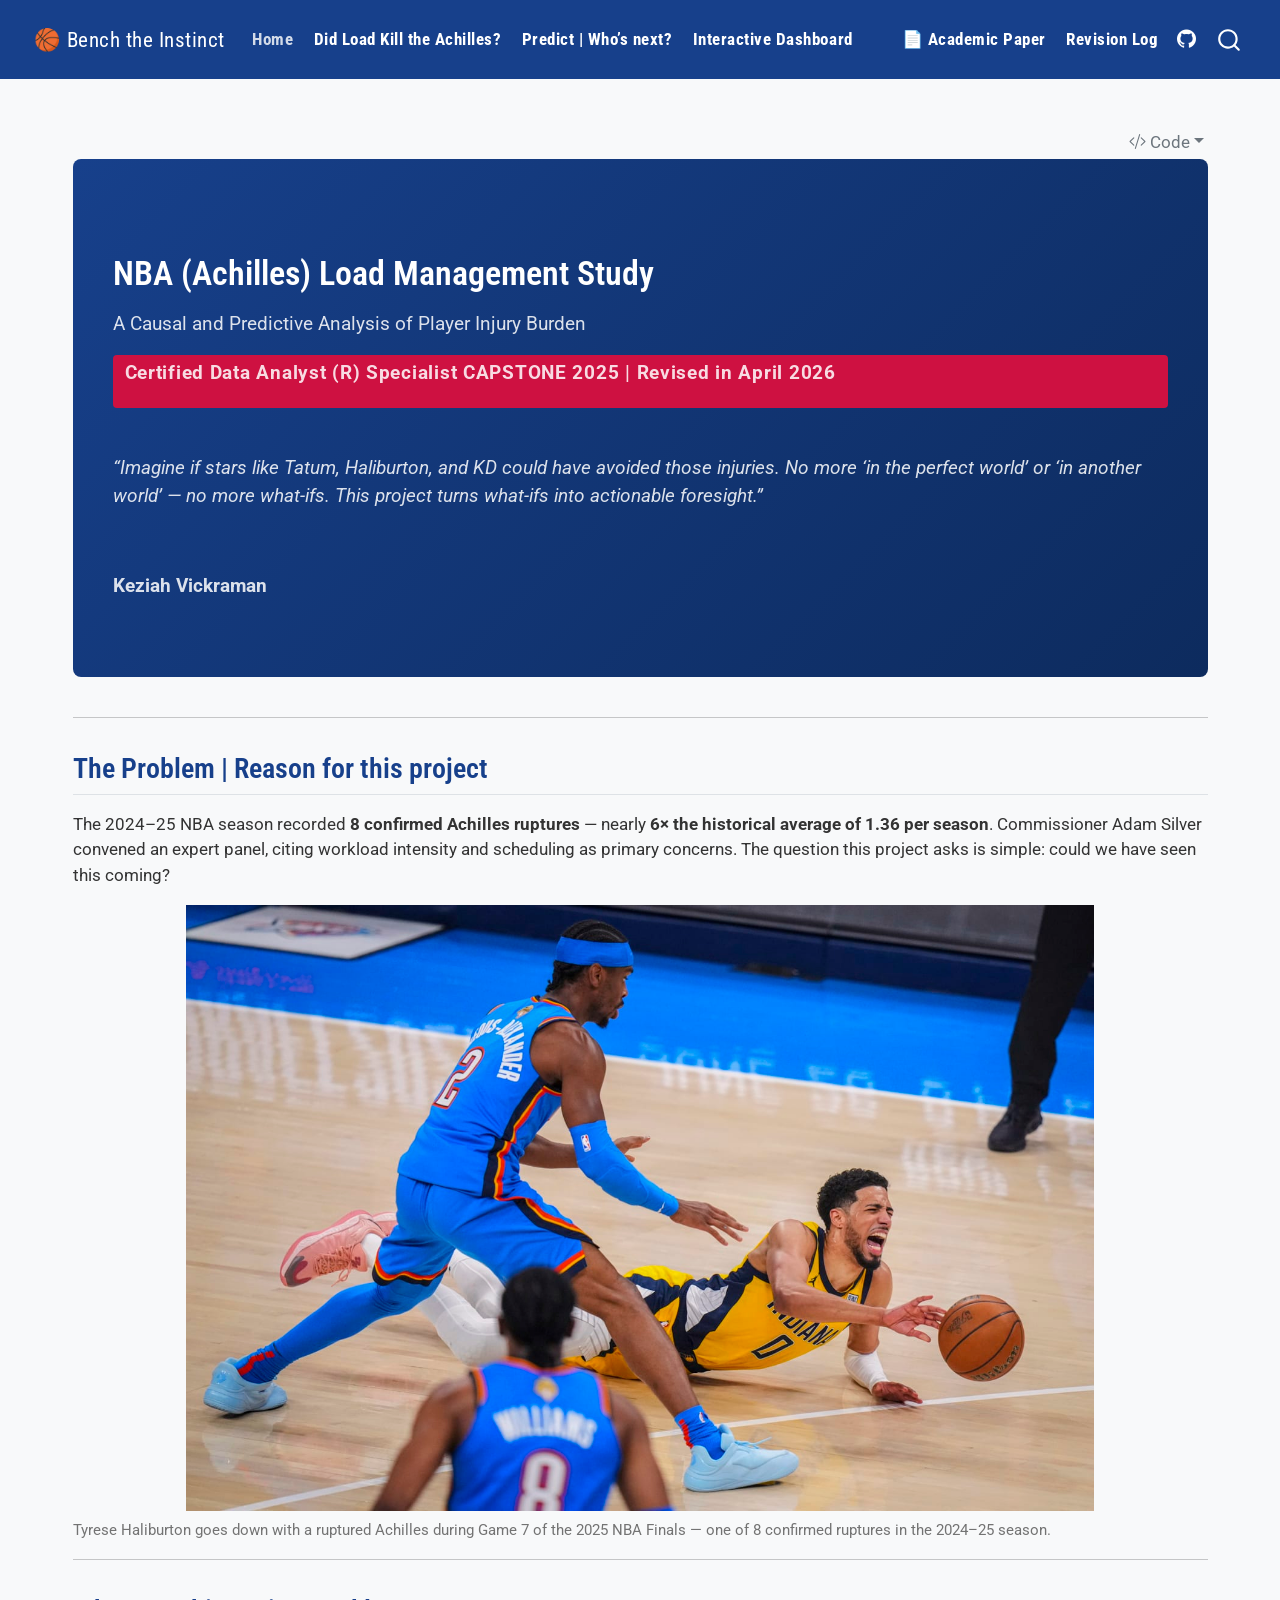
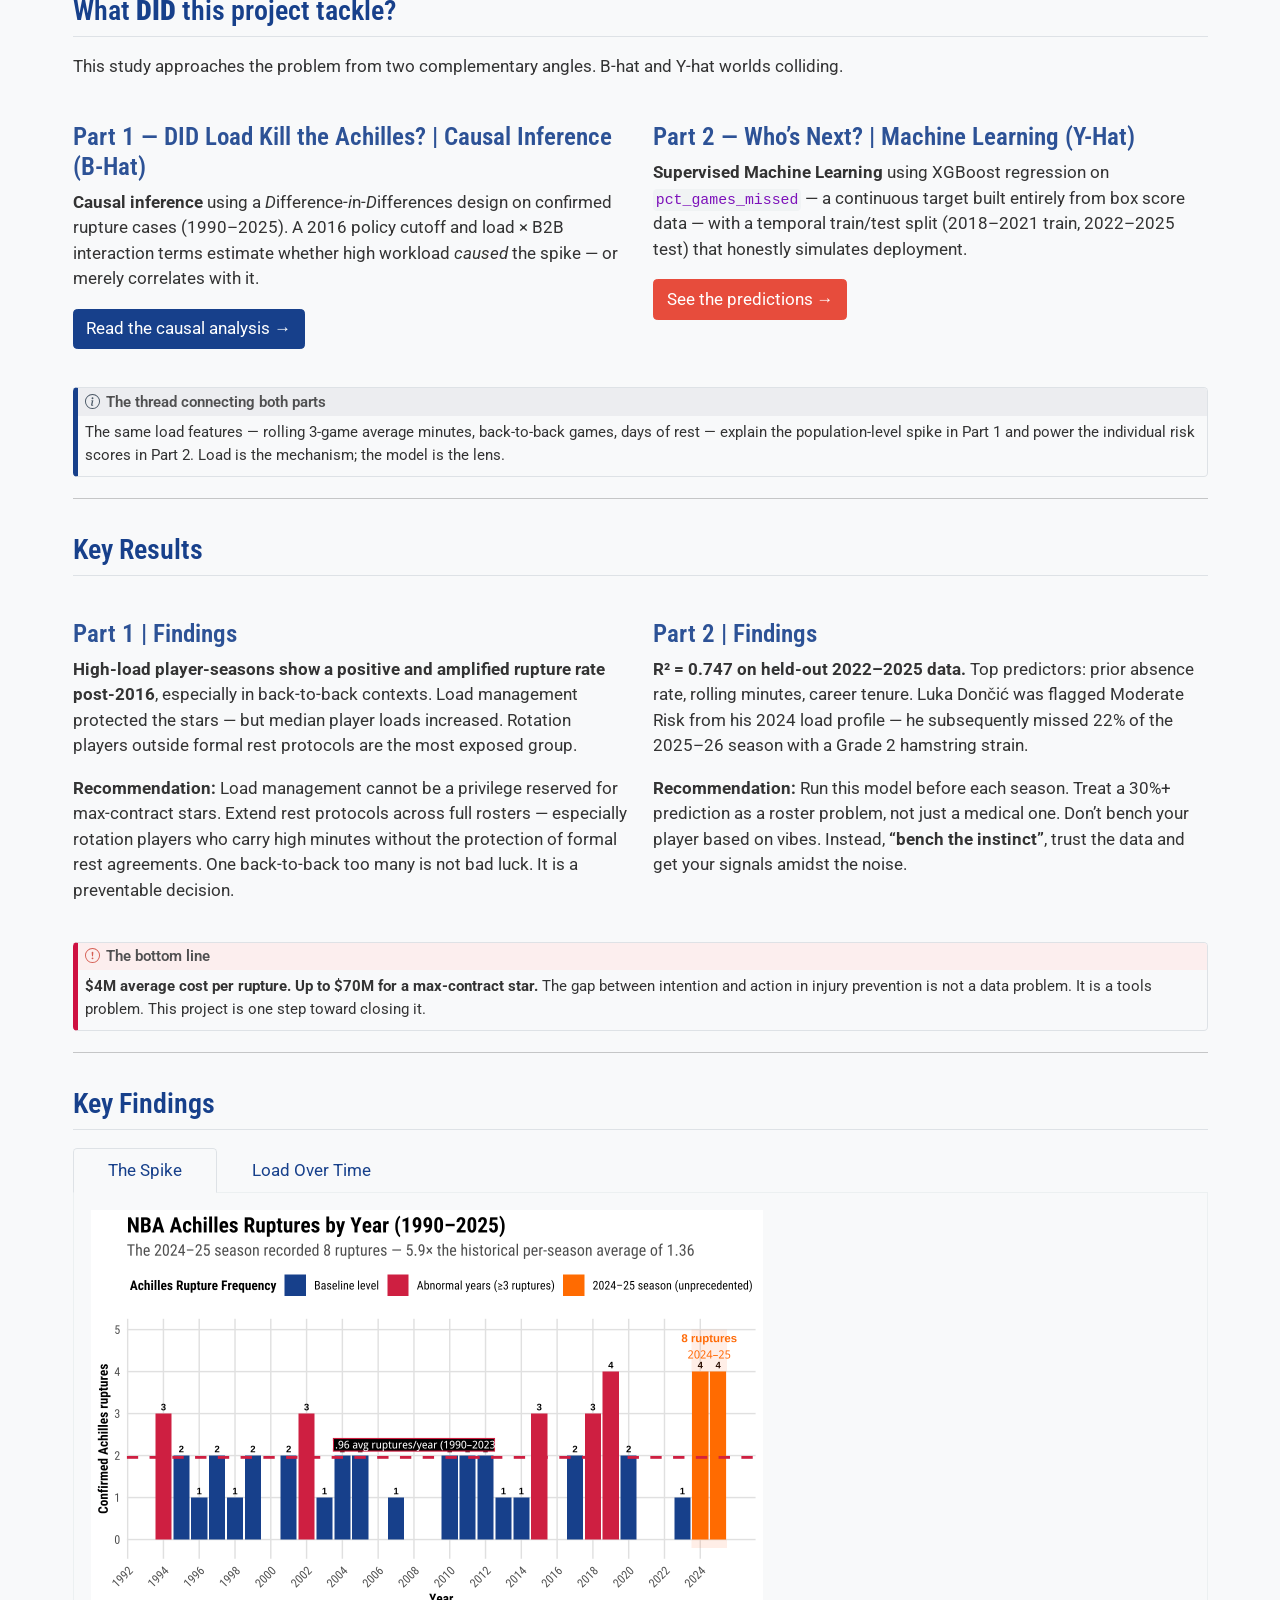
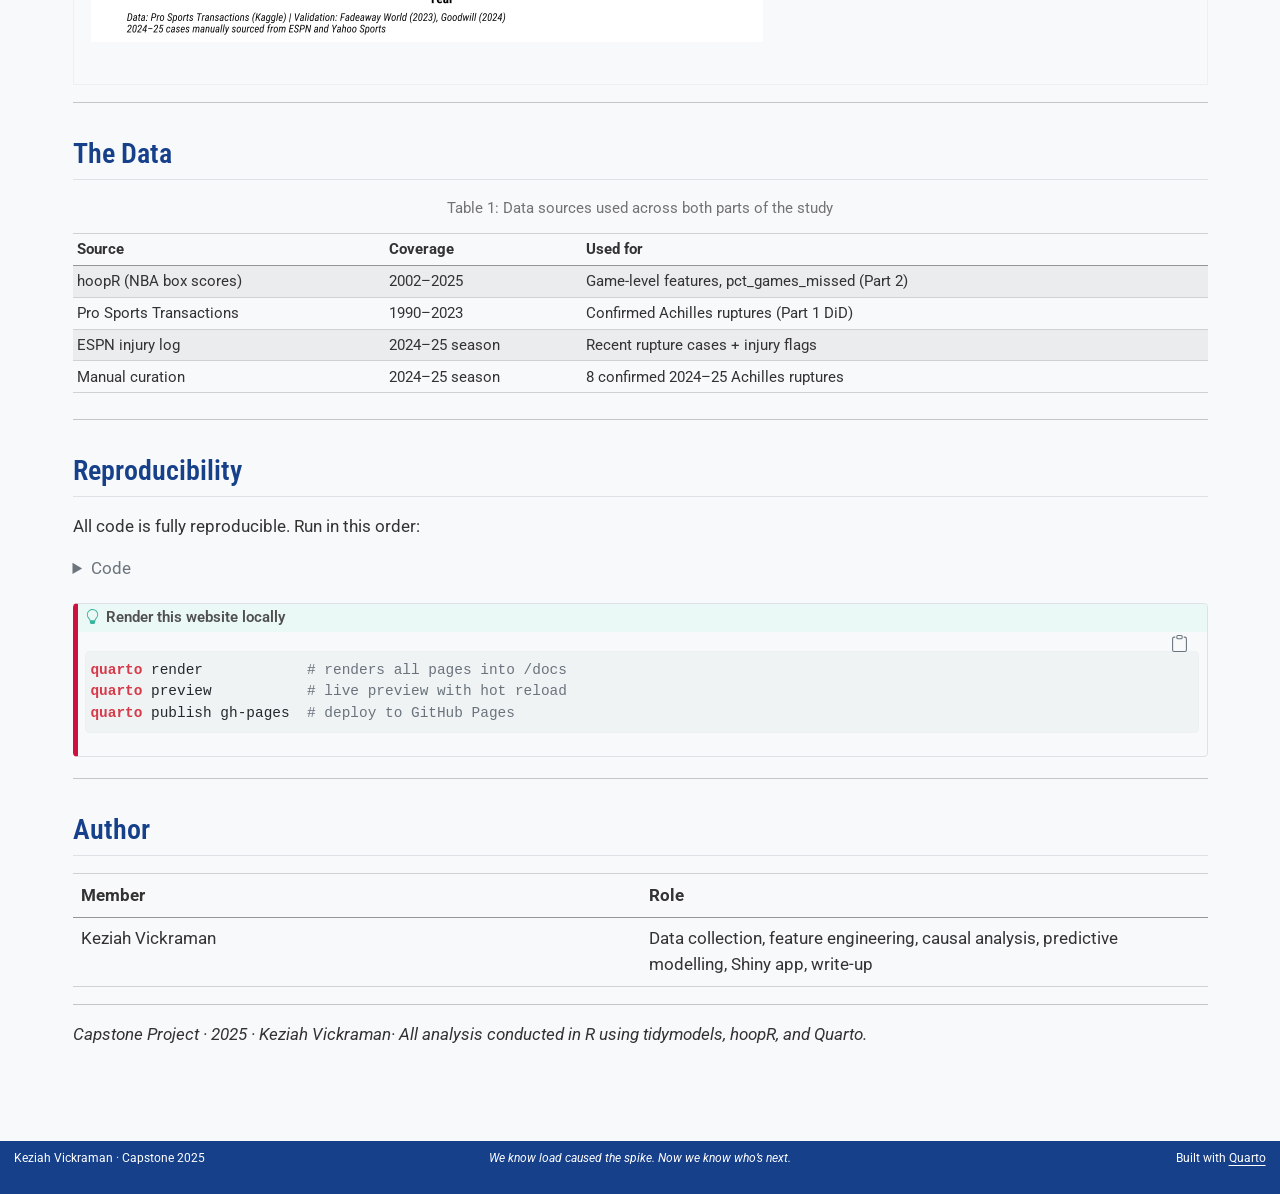
==== commit 21acc576: "update submission link to Academic Paper" ====
--- a/docs/index.html
+++ b/docs/index.html
@@ -149,14 +149,14 @@
             <ul class="navbar-nav navbar-nav-scroll ms-auto">
   <li class="nav-item">
     <a class="nav-link" href="./submission.html"> 
-<span class="menu-text">📄 Submission</span></a>
+<span class="menu-text">📄 Academic Paper</span></a>
   </li>  
   <li class="nav-item">
     <a class="nav-link" href="./revision_log.html"> 
 <span class="menu-text">Revision Log</span></a>
   </li>  
   <li class="nav-item compact">
-    <a class="nav-link" href="https://github.com/YOUR_USERNAME/YOUR_REPO_NAME"> <i class="bi bi-github" role="img" aria-label="GitHub">
+    <a class="nav-link" href="https://github.com/KeziahVickraman/bench-the-instinct"> <i class="bi bi-github" role="img" aria-label="GitHub">
 </i> 
 <span class="menu-text"></span></a>
   </li>  
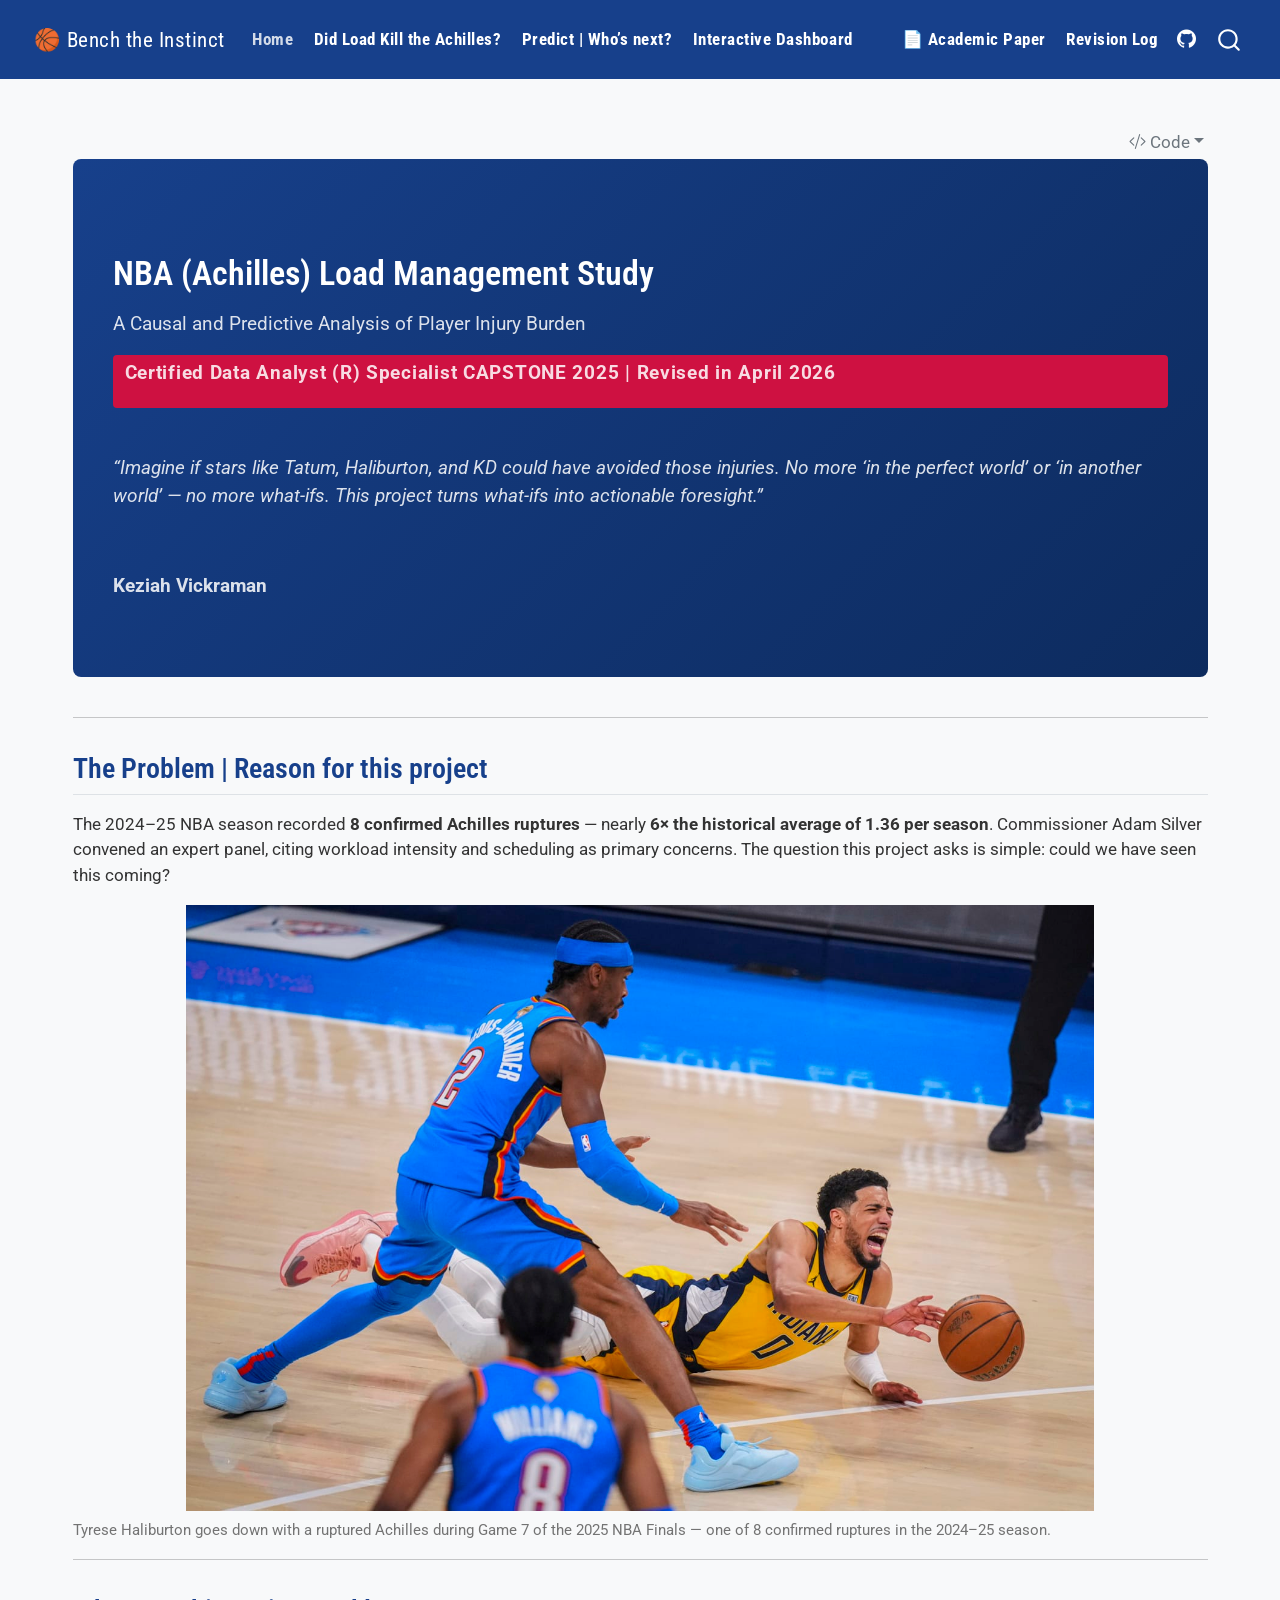
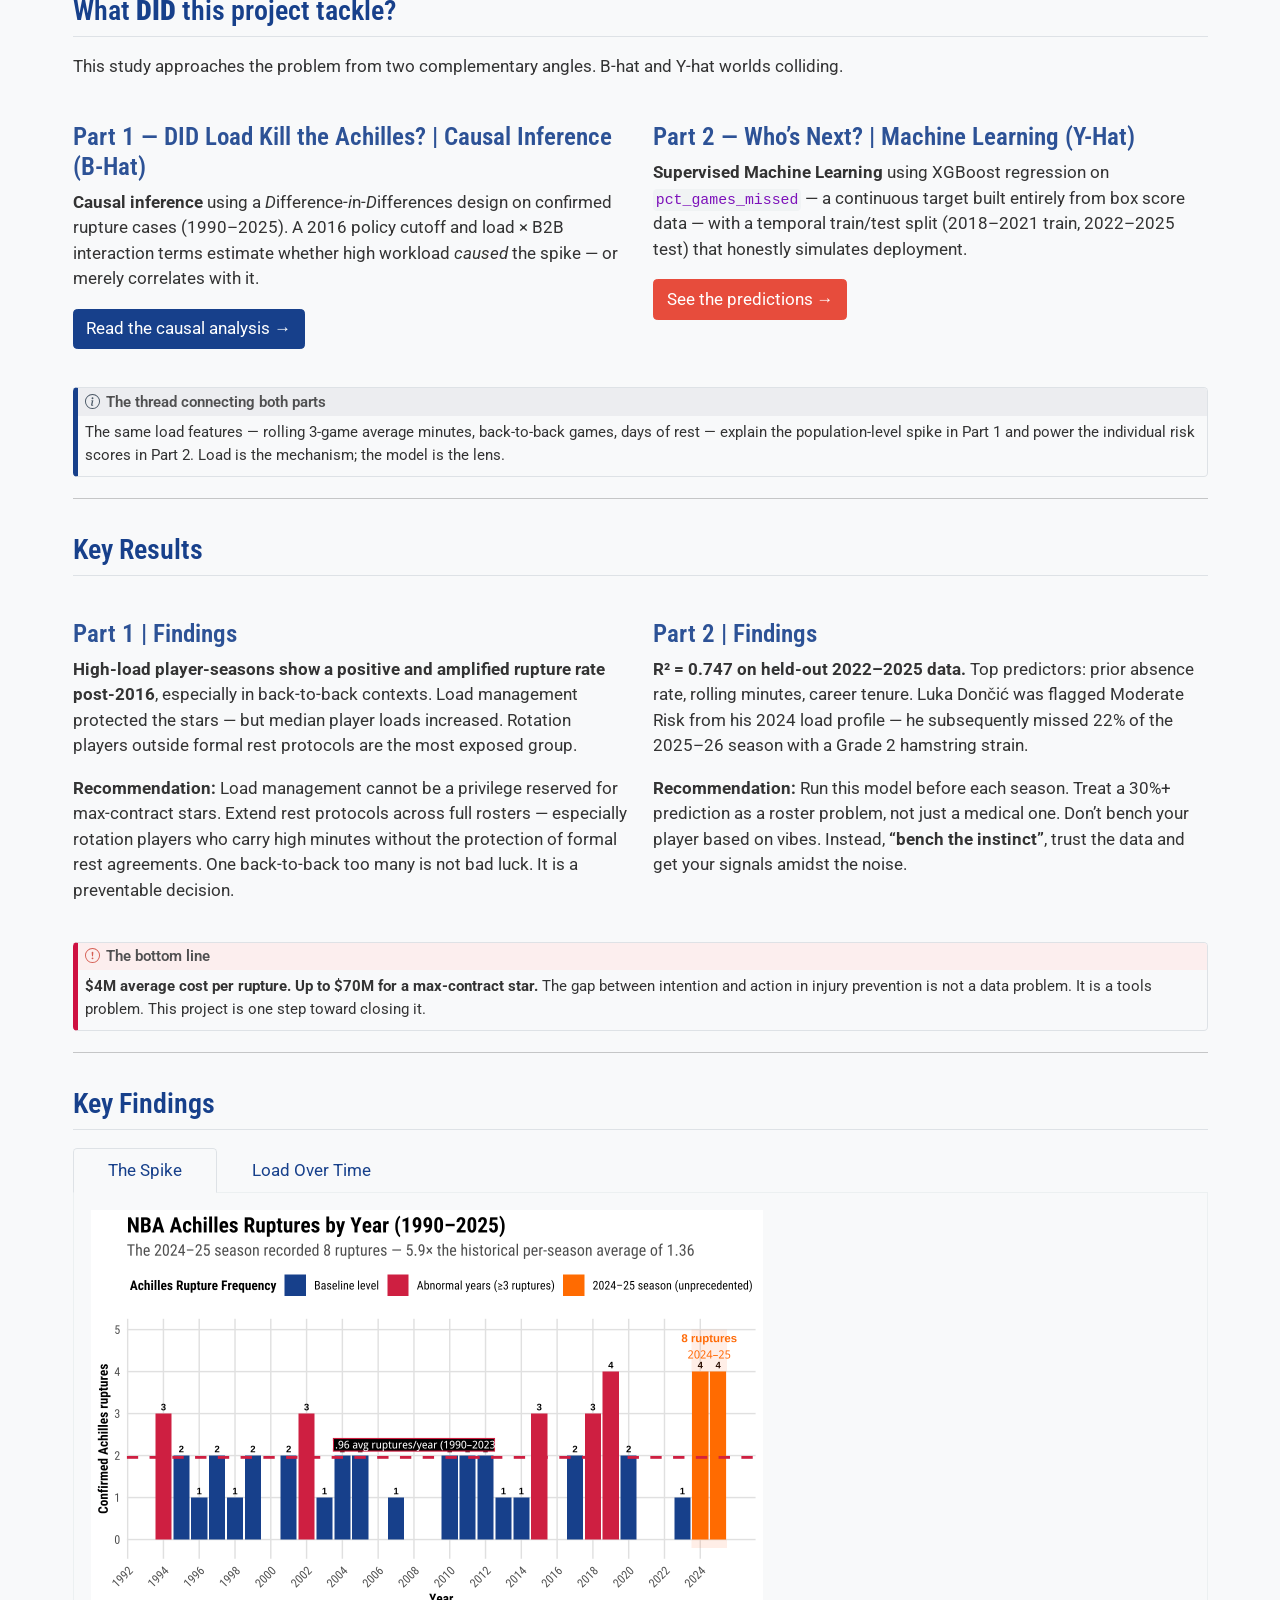
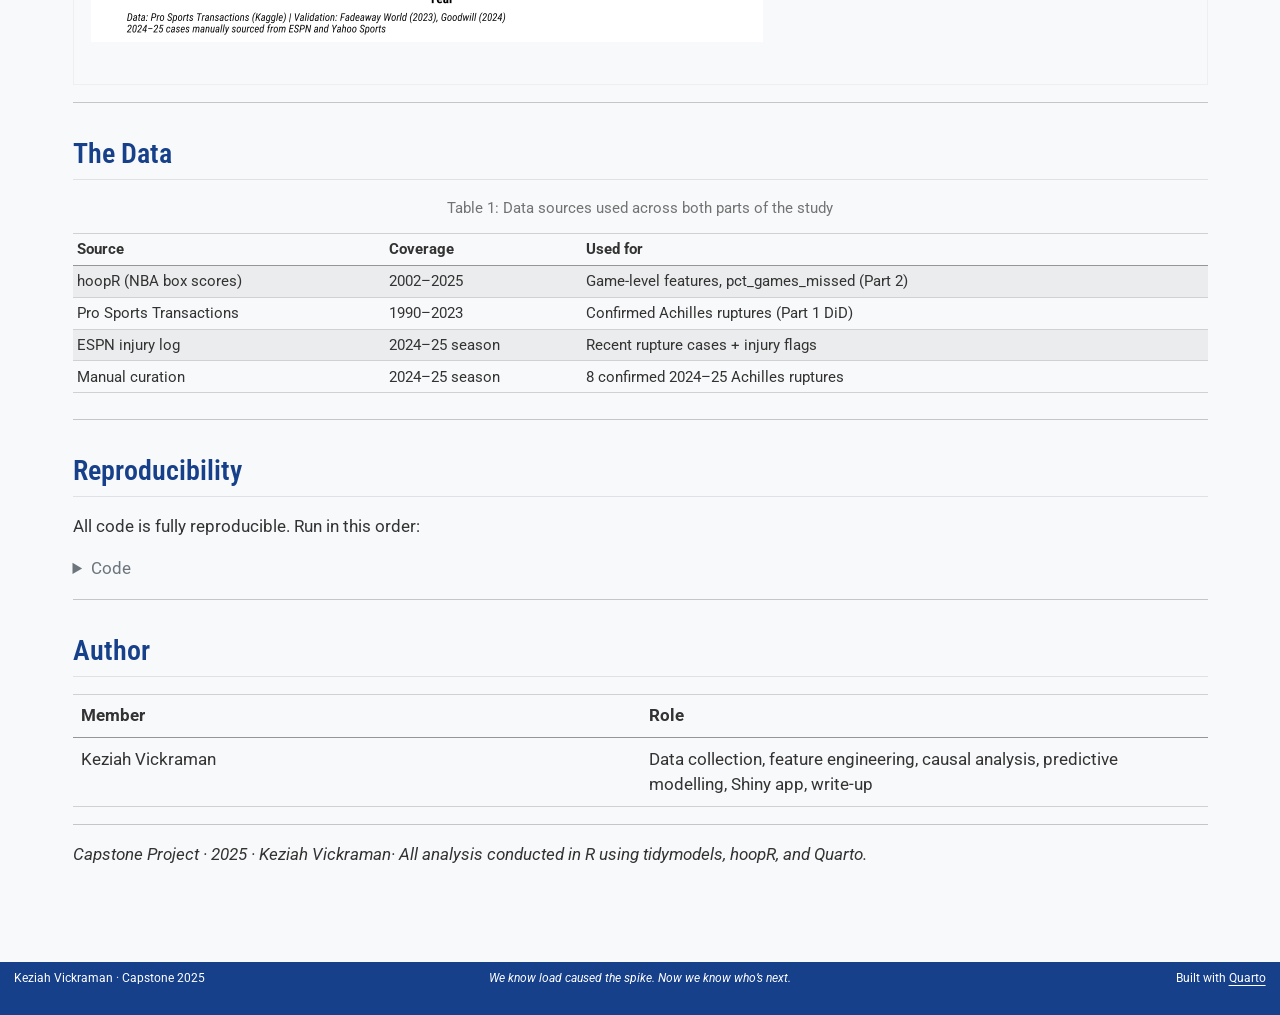
==== commit 0c10bc22: "add code chunks, update reflection, part 1 and part 2 updates" ====
--- a/docs/index.html
+++ b/docs/index.html
@@ -355,21 +355,6 @@
 <span id="cb1-3"><a href="#cb1-3" aria-hidden="true" tabindex="-1"></a><span class="fu">source</span>(<span class="st">"Part2_Predictive_Hurdle.R"</span>) <span class="co"># 3. Predictive model</span></span>
 <span id="cb1-4"><a href="#cb1-4" aria-hidden="true" tabindex="-1"></a>shiny<span class="sc">::</span><span class="fu">runApp</span>(<span class="st">"Capstone_Shiny.R"</span>)  <span class="co"># 4. Interactive dashboard</span></span></code></pre></div><button title="Copy to Clipboard" class="code-copy-button"><i class="bi"></i></button></div>
 </details>
-</div>
-<div class="callout callout-style-default callout-tip callout-titled">
-<div class="callout-header d-flex align-content-center">
-<div class="callout-icon-container">
-<i class="callout-icon"></i>
-</div>
-<div class="callout-title-container flex-fill">
-<span class="screen-reader-only">Tip</span>Render this website locally
-</div>
-</div>
-<div class="callout-body-container callout-body">
-<div class="code-copy-outer-scaffold"><div class="sourceCode" id="cb2"><pre class="sourceCode bash code-with-copy"><code class="sourceCode bash"><span id="cb2-1"><a href="#cb2-1" aria-hidden="true" tabindex="-1"></a><span class="ex">quarto</span> render            <span class="co"># renders all pages into /docs</span></span>
-<span id="cb2-2"><a href="#cb2-2" aria-hidden="true" tabindex="-1"></a><span class="ex">quarto</span> preview           <span class="co"># live preview with hot reload</span></span>
-<span id="cb2-3"><a href="#cb2-3" aria-hidden="true" tabindex="-1"></a><span class="ex">quarto</span> publish gh-pages  <span class="co"># deploy to GitHub Pages</span></span></code></pre></div><button title="Copy to Clipboard" class="code-copy-button"><i class="bi"></i></button></div>
-</div>
 </div>
 <hr>
 </section>
@@ -853,203 +838,193 @@
     }
   });
   </script><div class="modal fade" id="quarto-embedded-source-code-modal" tabindex="-1" aria-labelledby="quarto-embedded-source-code-modal-label" aria-hidden="true"><div class="modal-dialog modal-dialog-scrollable"><div class="modal-content"><div class="modal-header"><h5 class="modal-title" id="quarto-embedded-source-code-modal-label">Source Code</h5><button class="btn-close" data-bs-dismiss="modal"></button></div><div class="modal-body"><div class="">
-<div class="code-copy-outer-scaffold"><div class="sourceCode" id="cb3" data-shortcodes="false"><pre class="sourceCode markdown code-with-copy"><code class="sourceCode markdown"><span id="cb3-1"><a href="#cb3-1" aria-hidden="true" tabindex="-1"></a><span class="co">---</span></span>
-<span id="cb3-2"><a href="#cb3-2" aria-hidden="true" tabindex="-1"></a><span class="an">page-layout:</span><span class="co"> full</span></span>
-<span id="cb3-3"><a href="#cb3-3" aria-hidden="true" tabindex="-1"></a><span class="an">toc:</span><span class="co"> false</span></span>
-<span id="cb3-4"><a href="#cb3-4" aria-hidden="true" tabindex="-1"></a><span class="an">editor:</span><span class="co"> </span></span>
-<span id="cb3-5"><a href="#cb3-5" aria-hidden="true" tabindex="-1"></a><span class="co">  markdown: </span></span>
-<span id="cb3-6"><a href="#cb3-6" aria-hidden="true" tabindex="-1"></a><span class="co">    wrap: 72</span></span>
-<span id="cb3-7"><a href="#cb3-7" aria-hidden="true" tabindex="-1"></a><span class="co">---</span></span>
-<span id="cb3-8"><a href="#cb3-8" aria-hidden="true" tabindex="-1"></a></span>
-<span id="cb3-9"><a href="#cb3-9" aria-hidden="true" tabindex="-1"></a><span class="in">```{r setup, include=FALSE}</span></span>
-<span id="cb3-10"><a href="#cb3-10" aria-hidden="true" tabindex="-1"></a><span class="fu">source</span>(<span class="st">"00_Data_Setup.R"</span>)</span>
-<span id="cb3-11"><a href="#cb3-11" aria-hidden="true" tabindex="-1"></a><span class="fu">load</span>(<span class="st">"Part1_Causal_Results.RData"</span>)</span>
-<span id="cb3-12"><a href="#cb3-12" aria-hidden="true" tabindex="-1"></a><span class="fu">load</span>(<span class="st">"Part2_Predictive_Results.RData"</span>)</span>
-<span id="cb3-13"><a href="#cb3-13" aria-hidden="true" tabindex="-1"></a><span class="in">```</span></span>
-<span id="cb3-14"><a href="#cb3-14" aria-hidden="true" tabindex="-1"></a></span>
-<span id="cb3-15"><a href="#cb3-15" aria-hidden="true" tabindex="-1"></a>:::: hero-banner</span>
-<span id="cb3-16"><a href="#cb3-16" aria-hidden="true" tabindex="-1"></a><span class="fu"># NBA (Achilles) Load Management Study</span></span>
-<span id="cb3-17"><a href="#cb3-17" aria-hidden="true" tabindex="-1"></a>A Causal and Predictive Analysis of Player Injury Burden</span>
-<span id="cb3-18"><a href="#cb3-18" aria-hidden="true" tabindex="-1"></a></span>
-<span id="cb3-19"><a href="#cb3-19" aria-hidden="true" tabindex="-1"></a>::: badge-red</span>
-<span id="cb3-20"><a href="#cb3-20" aria-hidden="true" tabindex="-1"></a>Certified Data Analyst (R) Specialist CAPSTONE 2025 | Revised in April 2026</span>
-<span id="cb3-21"><a href="#cb3-21" aria-hidden="true" tabindex="-1"></a>:::</span>
-<span id="cb3-22"><a href="#cb3-22" aria-hidden="true" tabindex="-1"></a></span>
-<span id="cb3-23"><a href="#cb3-23" aria-hidden="true" tabindex="-1"></a><span class="dt">&lt;</span><span class="kw">br</span><span class="dt">&gt;</span></span>
-<span id="cb3-24"><a href="#cb3-24" aria-hidden="true" tabindex="-1"></a></span>
-<span id="cb3-25"><a href="#cb3-25" aria-hidden="true" tabindex="-1"></a>*"Imagine if stars like Tatum, Haliburton, and KD could have avoided</span>
-<span id="cb3-26"><a href="#cb3-26" aria-hidden="true" tabindex="-1"></a>those injuries. No more 'in the perfect world' or 'in another world' —</span>
-<span id="cb3-27"><a href="#cb3-27" aria-hidden="true" tabindex="-1"></a>no more what-ifs. This project turns what-ifs into actionable foresight."*</span>
-<span id="cb3-28"><a href="#cb3-28" aria-hidden="true" tabindex="-1"></a></span>
-<span id="cb3-29"><a href="#cb3-29" aria-hidden="true" tabindex="-1"></a><span class="dt">&lt;</span><span class="kw">br</span><span class="dt">&gt;</span></span>
-<span id="cb3-30"><a href="#cb3-30" aria-hidden="true" tabindex="-1"></a></span>
-<span id="cb3-31"><a href="#cb3-31" aria-hidden="true" tabindex="-1"></a>**Keziah Vickraman**</span>
-<span id="cb3-32"><a href="#cb3-32" aria-hidden="true" tabindex="-1"></a>::::</span>
-<span id="cb3-33"><a href="#cb3-33" aria-hidden="true" tabindex="-1"></a></span>
-<span id="cb3-34"><a href="#cb3-34" aria-hidden="true" tabindex="-1"></a>------------------------------------------------------------------------</span>
-<span id="cb3-35"><a href="#cb3-35" aria-hidden="true" tabindex="-1"></a></span>
-<span id="cb3-36"><a href="#cb3-36" aria-hidden="true" tabindex="-1"></a><span class="fu">## The Problem | Reason for this project</span></span>
-<span id="cb3-37"><a href="#cb3-37" aria-hidden="true" tabindex="-1"></a></span>
-<span id="cb3-38"><a href="#cb3-38" aria-hidden="true" tabindex="-1"></a>The 2024–25 NBA season recorded **8 confirmed Achilles ruptures** —</span>
-<span id="cb3-39"><a href="#cb3-39" aria-hidden="true" tabindex="-1"></a>nearly **6× the historical average of 1.36 per season**. Commissioner</span>
-<span id="cb3-40"><a href="#cb3-40" aria-hidden="true" tabindex="-1"></a>Adam Silver convened an expert panel, citing workload intensity and</span>
-<span id="cb3-41"><a href="#cb3-41" aria-hidden="true" tabindex="-1"></a>scheduling as primary concerns. The question this project asks is simple:</span>
-<span id="cb3-42"><a href="#cb3-42" aria-hidden="true" tabindex="-1"></a>could we have seen this coming?</span>
-<span id="cb3-43"><a href="#cb3-43" aria-hidden="true" tabindex="-1"></a></span>
-<span id="cb3-44"><a href="#cb3-44" aria-hidden="true" tabindex="-1"></a><span class="al">![Tyrese Haliburton goes down with a ruptured Achilles during Game 7 of the 2025 NBA Finals — one of 8 confirmed ruptures in the 2024–25 season.](achilles.jpg)</span>{width=80%}</span>
-<span id="cb3-45"><a href="#cb3-45" aria-hidden="true" tabindex="-1"></a></span>
-<span id="cb3-46"><a href="#cb3-46" aria-hidden="true" tabindex="-1"></a></span>
-<span id="cb3-47"><a href="#cb3-47" aria-hidden="true" tabindex="-1"></a>------------------------------------------------------------------------</span>
-<span id="cb3-48"><a href="#cb3-48" aria-hidden="true" tabindex="-1"></a></span>
-<span id="cb3-49"><a href="#cb3-49" aria-hidden="true" tabindex="-1"></a><span class="fu">## What **DID** this project tackle?</span></span>
-<span id="cb3-50"><a href="#cb3-50" aria-hidden="true" tabindex="-1"></a></span>
-<span id="cb3-51"><a href="#cb3-51" aria-hidden="true" tabindex="-1"></a>This study approaches the problem from two complementary angles. B-hat and Y-hat worlds colliding. </span>
-<span id="cb3-52"><a href="#cb3-52" aria-hidden="true" tabindex="-1"></a></span>
-<span id="cb3-53"><a href="#cb3-53" aria-hidden="true" tabindex="-1"></a>::: {.grid}</span>
-<span id="cb3-54"><a href="#cb3-54" aria-hidden="true" tabindex="-1"></a></span>
-<span id="cb3-55"><a href="#cb3-55" aria-hidden="true" tabindex="-1"></a>::: {.g-col-6}</span>
-<span id="cb3-56"><a href="#cb3-56" aria-hidden="true" tabindex="-1"></a><span class="fu">### Part 1 — DID Load Kill the Achilles? | Causal Inference (B-Hat)</span></span>
-<span id="cb3-57"><a href="#cb3-57" aria-hidden="true" tabindex="-1"></a></span>
-<span id="cb3-58"><a href="#cb3-58" aria-hidden="true" tabindex="-1"></a>**Causal inference** using a *D*ifference-*i*n-*D*ifferences design on</span>
-<span id="cb3-59"><a href="#cb3-59" aria-hidden="true" tabindex="-1"></a>confirmed rupture cases (1990–2025). A 2016 policy cutoff and load × B2B</span>
-<span id="cb3-60"><a href="#cb3-60" aria-hidden="true" tabindex="-1"></a>interaction terms estimate whether high workload *caused* the spike —</span>
-<span id="cb3-61"><a href="#cb3-61" aria-hidden="true" tabindex="-1"></a>or merely correlates with it.</span>
-<span id="cb3-62"><a href="#cb3-62" aria-hidden="true" tabindex="-1"></a></span>
-<span id="cb3-63"><a href="#cb3-63" aria-hidden="true" tabindex="-1"></a><span class="co">[</span><span class="ot">Read the causal analysis →</span><span class="co">](part1_causal.qmd)</span>{.btn .btn-primary}</span>
-<span id="cb3-64"><a href="#cb3-64" aria-hidden="true" tabindex="-1"></a>:::</span>
-<span id="cb3-65"><a href="#cb3-65" aria-hidden="true" tabindex="-1"></a></span>
-<span id="cb3-66"><a href="#cb3-66" aria-hidden="true" tabindex="-1"></a>::: {.g-col-6}</span>
-<span id="cb3-67"><a href="#cb3-67" aria-hidden="true" tabindex="-1"></a><span class="fu">### Part 2 — Who's Next? | Machine Learning (Y-Hat)</span></span>
-<span id="cb3-68"><a href="#cb3-68" aria-hidden="true" tabindex="-1"></a></span>
-<span id="cb3-69"><a href="#cb3-69" aria-hidden="true" tabindex="-1"></a>**Supervised Machine Learning** using XGBoost regression on <span class="in">`pct_games_missed`</span></span>
-<span id="cb3-70"><a href="#cb3-70" aria-hidden="true" tabindex="-1"></a>— a continuous target built entirely from box score data — with a</span>
-<span id="cb3-71"><a href="#cb3-71" aria-hidden="true" tabindex="-1"></a>temporal train/test split (2018–2021 train, 2022–2025 test) that</span>
-<span id="cb3-72"><a href="#cb3-72" aria-hidden="true" tabindex="-1"></a>honestly simulates deployment.</span>
-<span id="cb3-73"><a href="#cb3-73" aria-hidden="true" tabindex="-1"></a></span>
-<span id="cb3-74"><a href="#cb3-74" aria-hidden="true" tabindex="-1"></a><span class="co">[</span><span class="ot">See the predictions →</span><span class="co">](part2_predictive.qmd)</span>{.btn .btn-danger}</span>
-<span id="cb3-75"><a href="#cb3-75" aria-hidden="true" tabindex="-1"></a>:::</span>
-<span id="cb3-76"><a href="#cb3-76" aria-hidden="true" tabindex="-1"></a></span>
-<span id="cb3-77"><a href="#cb3-77" aria-hidden="true" tabindex="-1"></a>:::</span>
-<span id="cb3-78"><a href="#cb3-78" aria-hidden="true" tabindex="-1"></a></span>
-<span id="cb3-79"><a href="#cb3-79" aria-hidden="true" tabindex="-1"></a>::: {.callout-note}</span>
-<span id="cb3-80"><a href="#cb3-80" aria-hidden="true" tabindex="-1"></a><span class="fu">## The thread connecting both parts</span></span>
-<span id="cb3-81"><a href="#cb3-81" aria-hidden="true" tabindex="-1"></a>The same load features — rolling 3-game average minutes, back-to-back</span>
-<span id="cb3-82"><a href="#cb3-82" aria-hidden="true" tabindex="-1"></a>games, days of rest — explain the population-level spike in Part 1 and</span>
-<span id="cb3-83"><a href="#cb3-83" aria-hidden="true" tabindex="-1"></a>power the individual risk scores in Part 2. Load is the mechanism; the</span>
-<span id="cb3-84"><a href="#cb3-84" aria-hidden="true" tabindex="-1"></a>model is the lens.</span>
-<span id="cb3-85"><a href="#cb3-85" aria-hidden="true" tabindex="-1"></a>:::</span>
-<span id="cb3-86"><a href="#cb3-86" aria-hidden="true" tabindex="-1"></a></span>
-<span id="cb3-87"><a href="#cb3-87" aria-hidden="true" tabindex="-1"></a>------------------------------------------------------------------------</span>
-<span id="cb3-88"><a href="#cb3-88" aria-hidden="true" tabindex="-1"></a></span>
-<span id="cb3-89"><a href="#cb3-89" aria-hidden="true" tabindex="-1"></a><span class="fu">## Key Results</span></span>
-<span id="cb3-90"><a href="#cb3-90" aria-hidden="true" tabindex="-1"></a></span>
-<span id="cb3-91"><a href="#cb3-91" aria-hidden="true" tabindex="-1"></a>::: {.grid}</span>
-<span id="cb3-92"><a href="#cb3-92" aria-hidden="true" tabindex="-1"></a></span>
-<span id="cb3-93"><a href="#cb3-93" aria-hidden="true" tabindex="-1"></a>::: {.g-col-6}</span>
-<span id="cb3-94"><a href="#cb3-94" aria-hidden="true" tabindex="-1"></a><span class="fu">### Part 1 | Findings</span></span>
-<span id="cb3-95"><a href="#cb3-95" aria-hidden="true" tabindex="-1"></a></span>
-<span id="cb3-96"><a href="#cb3-96" aria-hidden="true" tabindex="-1"></a>**High-load player-seasons show a positive and amplified rupture rate</span>
-<span id="cb3-97"><a href="#cb3-97" aria-hidden="true" tabindex="-1"></a>post-2016**, especially in back-to-back contexts. Load management</span>
-<span id="cb3-98"><a href="#cb3-98" aria-hidden="true" tabindex="-1"></a>protected the stars — but median player loads increased. Rotation</span>
-<span id="cb3-99"><a href="#cb3-99" aria-hidden="true" tabindex="-1"></a>players outside formal rest protocols are the most exposed group.</span>
-<span id="cb3-100"><a href="#cb3-100" aria-hidden="true" tabindex="-1"></a></span>
-<span id="cb3-101"><a href="#cb3-101" aria-hidden="true" tabindex="-1"></a>**Recommendation:** Load management cannot be a privilege reserved for max-contract stars. Extend rest protocols across full rosters — especially rotation players who carry high minutes without the protection of formal rest agreements. One back-to-back too many is not bad luck. It is a preventable decision.</span>
-<span id="cb3-102"><a href="#cb3-102" aria-hidden="true" tabindex="-1"></a>:::</span>
-<span id="cb3-103"><a href="#cb3-103" aria-hidden="true" tabindex="-1"></a></span>
-<span id="cb3-104"><a href="#cb3-104" aria-hidden="true" tabindex="-1"></a>::: {.g-col-6}</span>
-<span id="cb3-105"><a href="#cb3-105" aria-hidden="true" tabindex="-1"></a><span class="fu">### Part 2 | Findings</span></span>
-<span id="cb3-106"><a href="#cb3-106" aria-hidden="true" tabindex="-1"></a></span>
-<span id="cb3-107"><a href="#cb3-107" aria-hidden="true" tabindex="-1"></a>**R² = 0.747 on held-out 2022–2025 data.** Top predictors: prior</span>
-<span id="cb3-108"><a href="#cb3-108" aria-hidden="true" tabindex="-1"></a>absence rate, rolling minutes, career tenure. Luka Dončić was flagged</span>
-<span id="cb3-109"><a href="#cb3-109" aria-hidden="true" tabindex="-1"></a>Moderate Risk from his 2024 load profile — he subsequently missed 22%</span>
-<span id="cb3-110"><a href="#cb3-110" aria-hidden="true" tabindex="-1"></a>of the 2025–26 season with a Grade 2 hamstring strain.</span>
-<span id="cb3-111"><a href="#cb3-111" aria-hidden="true" tabindex="-1"></a></span>
-<span id="cb3-112"><a href="#cb3-112" aria-hidden="true" tabindex="-1"></a>**Recommendation:** Run this model before each season. Treat a 30%+</span>
-<span id="cb3-113"><a href="#cb3-113" aria-hidden="true" tabindex="-1"></a>prediction as a roster problem, not just a medical one. Don't bench</span>
-<span id="cb3-114"><a href="#cb3-114" aria-hidden="true" tabindex="-1"></a>your player based on vibes. Instead, **"bench the instinct"**, trust the data and get your signals amidst the noise.</span>
-<span id="cb3-115"><a href="#cb3-115" aria-hidden="true" tabindex="-1"></a>:::</span>
-<span id="cb3-116"><a href="#cb3-116" aria-hidden="true" tabindex="-1"></a></span>
-<span id="cb3-117"><a href="#cb3-117" aria-hidden="true" tabindex="-1"></a>:::</span>
-<span id="cb3-118"><a href="#cb3-118" aria-hidden="true" tabindex="-1"></a></span>
-<span id="cb3-119"><a href="#cb3-119" aria-hidden="true" tabindex="-1"></a>::: {.callout-important}</span>
-<span id="cb3-120"><a href="#cb3-120" aria-hidden="true" tabindex="-1"></a><span class="fu">## The bottom line</span></span>
-<span id="cb3-121"><a href="#cb3-121" aria-hidden="true" tabindex="-1"></a>**$4M average cost per rupture. Up to $70M for a max-contract star.**</span>
-<span id="cb3-122"><a href="#cb3-122" aria-hidden="true" tabindex="-1"></a>The gap between intention and action in injury prevention is not a data</span>
-<span id="cb3-123"><a href="#cb3-123" aria-hidden="true" tabindex="-1"></a>problem. It is a tools problem. This project is one step toward closing it.</span>
-<span id="cb3-124"><a href="#cb3-124" aria-hidden="true" tabindex="-1"></a>:::</span>
-<span id="cb3-125"><a href="#cb3-125" aria-hidden="true" tabindex="-1"></a></span>
-<span id="cb3-126"><a href="#cb3-126" aria-hidden="true" tabindex="-1"></a>------------------------------------------------------------------------</span>
-<span id="cb3-127"><a href="#cb3-127" aria-hidden="true" tabindex="-1"></a></span>
-<span id="cb3-128"><a href="#cb3-128" aria-hidden="true" tabindex="-1"></a><span class="fu">## Key Findings</span></span>
-<span id="cb3-129"><a href="#cb3-129" aria-hidden="true" tabindex="-1"></a></span>
-<span id="cb3-130"><a href="#cb3-130" aria-hidden="true" tabindex="-1"></a>::: panel-tabset</span>
-<span id="cb3-131"><a href="#cb3-131" aria-hidden="true" tabindex="-1"></a><span class="fu">### The Spike</span></span>
-<span id="cb3-132"><a href="#cb3-132" aria-hidden="true" tabindex="-1"></a></span>
-<span id="cb3-133"><a href="#cb3-133" aria-hidden="true" tabindex="-1"></a><span class="in">```{r spike-preview, echo=FALSE, fig.height=4.5}</span></span>
-<span id="cb3-134"><a href="#cb3-134" aria-hidden="true" tabindex="-1"></a>spike_VIZ</span>
-<span id="cb3-135"><a href="#cb3-135" aria-hidden="true" tabindex="-1"></a><span class="in">```</span></span>
-<span id="cb3-136"><a href="#cb3-136" aria-hidden="true" tabindex="-1"></a></span>
-<span id="cb3-137"><a href="#cb3-137" aria-hidden="true" tabindex="-1"></a><span class="fu">### Load Over Time</span></span>
-<span id="cb3-138"><a href="#cb3-138" aria-hidden="true" tabindex="-1"></a></span>
-<span id="cb3-139"><a href="#cb3-139" aria-hidden="true" tabindex="-1"></a><span class="in">```{r load-preview, echo=FALSE, fig.height=4}</span></span>
-<span id="cb3-140"><a href="#cb3-140" aria-hidden="true" tabindex="-1"></a>load_trend_VIZ</span>
-<span id="cb3-141"><a href="#cb3-141" aria-hidden="true" tabindex="-1"></a><span class="in">```</span></span>
-<span id="cb3-142"><a href="#cb3-142" aria-hidden="true" tabindex="-1"></a>:::</span>
-<span id="cb3-143"><a href="#cb3-143" aria-hidden="true" tabindex="-1"></a></span>
-<span id="cb3-144"><a href="#cb3-144" aria-hidden="true" tabindex="-1"></a>------------------------------------------------------------------------</span>
-<span id="cb3-145"><a href="#cb3-145" aria-hidden="true" tabindex="-1"></a></span>
-<span id="cb3-146"><a href="#cb3-146" aria-hidden="true" tabindex="-1"></a><span class="fu">## The Data</span></span>
-<span id="cb3-147"><a href="#cb3-147" aria-hidden="true" tabindex="-1"></a></span>
-<span id="cb3-148"><a href="#cb3-148" aria-hidden="true" tabindex="-1"></a><span class="in">```{r data-summary, echo=FALSE}</span></span>
-<span id="cb3-149"><a href="#cb3-149" aria-hidden="true" tabindex="-1"></a><span class="co">#| label: tbl-data-summary</span></span>
-<span id="cb3-150"><a href="#cb3-150" aria-hidden="true" tabindex="-1"></a><span class="co">#| tbl-cap: "Data sources used across both parts of the study"</span></span>
-<span id="cb3-151"><a href="#cb3-151" aria-hidden="true" tabindex="-1"></a></span>
-<span id="cb3-152"><a href="#cb3-152" aria-hidden="true" tabindex="-1"></a>tibble<span class="sc">::</span><span class="fu">tribble</span>(</span>
-<span id="cb3-153"><a href="#cb3-153" aria-hidden="true" tabindex="-1"></a>  <span class="sc">~</span>Source,                    <span class="sc">~</span>Coverage,         <span class="sc">~</span>Used_For,</span>
-<span id="cb3-154"><a href="#cb3-154" aria-hidden="true" tabindex="-1"></a>  <span class="st">"hoopR (NBA box scores)"</span>,   <span class="st">"2002–2025"</span>,       <span class="st">"Game-level features, pct_games_missed (Part 2)"</span>,</span>
-<span id="cb3-155"><a href="#cb3-155" aria-hidden="true" tabindex="-1"></a>  <span class="st">"Pro Sports Transactions"</span>,  <span class="st">"1990–2023"</span>,       <span class="st">"Confirmed Achilles ruptures (Part 1 DiD)"</span>,</span>
-<span id="cb3-156"><a href="#cb3-156" aria-hidden="true" tabindex="-1"></a>  <span class="st">"ESPN injury log"</span>,          <span class="st">"2024–25 season"</span>,  <span class="st">"Recent rupture cases + injury flags"</span>,</span>
-<span id="cb3-157"><a href="#cb3-157" aria-hidden="true" tabindex="-1"></a>  <span class="st">"Manual curation"</span>,          <span class="st">"2024–25 season"</span>,  <span class="st">"8 confirmed 2024–25 Achilles ruptures"</span></span>
-<span id="cb3-158"><a href="#cb3-158" aria-hidden="true" tabindex="-1"></a>) <span class="sc">|&gt;</span></span>
-<span id="cb3-159"><a href="#cb3-159" aria-hidden="true" tabindex="-1"></a>  knitr<span class="sc">::</span><span class="fu">kable</span>(<span class="at">col.names =</span> <span class="fu">c</span>(<span class="st">"Source"</span>, <span class="st">"Coverage"</span>, <span class="st">"Used for"</span>),</span>
-<span id="cb3-160"><a href="#cb3-160" aria-hidden="true" tabindex="-1"></a>               <span class="at">align =</span> <span class="fu">c</span>(<span class="st">"l"</span>, <span class="st">"l"</span>, <span class="st">"l"</span>))</span>
-<span id="cb3-161"><a href="#cb3-161" aria-hidden="true" tabindex="-1"></a><span class="in">```</span></span>
-<span id="cb3-162"><a href="#cb3-162" aria-hidden="true" tabindex="-1"></a></span>
-<span id="cb3-163"><a href="#cb3-163" aria-hidden="true" tabindex="-1"></a>------------------------------------------------------------------------</span>
-<span id="cb3-164"><a href="#cb3-164" aria-hidden="true" tabindex="-1"></a></span>
-<span id="cb3-165"><a href="#cb3-165" aria-hidden="true" tabindex="-1"></a><span class="fu">## Reproducibility</span></span>
-<span id="cb3-166"><a href="#cb3-166" aria-hidden="true" tabindex="-1"></a></span>
-<span id="cb3-167"><a href="#cb3-167" aria-hidden="true" tabindex="-1"></a>All code is fully reproducible. Run in this order:</span>
-<span id="cb3-168"><a href="#cb3-168" aria-hidden="true" tabindex="-1"></a></span>
-<span id="cb3-169"><a href="#cb3-169" aria-hidden="true" tabindex="-1"></a><span class="in">```{r run-order, eval=FALSE}</span></span>
-<span id="cb3-170"><a href="#cb3-170" aria-hidden="true" tabindex="-1"></a><span class="fu">source</span>(<span class="st">"00_Data_Setup.R"</span>)          <span class="co"># 1. Shared data foundation</span></span>
-<span id="cb3-171"><a href="#cb3-171" aria-hidden="true" tabindex="-1"></a><span class="fu">source</span>(<span class="st">"Part1_Causal_DiD.R"</span>)       <span class="co"># 2. Causal analysis</span></span>
-<span id="cb3-172"><a href="#cb3-172" aria-hidden="true" tabindex="-1"></a><span class="fu">source</span>(<span class="st">"Part2_Predictive_Hurdle.R"</span>) <span class="co"># 3. Predictive model</span></span>
-<span id="cb3-173"><a href="#cb3-173" aria-hidden="true" tabindex="-1"></a>shiny<span class="sc">::</span><span class="fu">runApp</span>(<span class="st">"Capstone_Shiny.R"</span>)  <span class="co"># 4. Interactive dashboard</span></span>
-<span id="cb3-174"><a href="#cb3-174" aria-hidden="true" tabindex="-1"></a><span class="in">```</span></span>
-<span id="cb3-175"><a href="#cb3-175" aria-hidden="true" tabindex="-1"></a></span>
-<span id="cb3-176"><a href="#cb3-176" aria-hidden="true" tabindex="-1"></a>::: callout-tip</span>
-<span id="cb3-177"><a href="#cb3-177" aria-hidden="true" tabindex="-1"></a><span class="fu">## Render this website locally</span></span>
-<span id="cb3-178"><a href="#cb3-178" aria-hidden="true" tabindex="-1"></a></span>
-<span id="cb3-179"><a href="#cb3-179" aria-hidden="true" tabindex="-1"></a><span class="in">``` bash</span></span>
-<span id="cb3-180"><a href="#cb3-180" aria-hidden="true" tabindex="-1"></a><span class="ex">quarto</span> render            <span class="co"># renders all pages into /docs</span></span>
-<span id="cb3-181"><a href="#cb3-181" aria-hidden="true" tabindex="-1"></a><span class="ex">quarto</span> preview           <span class="co"># live preview with hot reload</span></span>
-<span id="cb3-182"><a href="#cb3-182" aria-hidden="true" tabindex="-1"></a><span class="ex">quarto</span> publish gh-pages  <span class="co"># deploy to GitHub Pages</span></span>
-<span id="cb3-183"><a href="#cb3-183" aria-hidden="true" tabindex="-1"></a><span class="in">```</span></span>
-<span id="cb3-184"><a href="#cb3-184" aria-hidden="true" tabindex="-1"></a>:::</span>
-<span id="cb3-185"><a href="#cb3-185" aria-hidden="true" tabindex="-1"></a></span>
-<span id="cb3-186"><a href="#cb3-186" aria-hidden="true" tabindex="-1"></a>------------------------------------------------------------------------</span>
-<span id="cb3-187"><a href="#cb3-187" aria-hidden="true" tabindex="-1"></a></span>
-<span id="cb3-188"><a href="#cb3-188" aria-hidden="true" tabindex="-1"></a><span class="fu">## Author</span></span>
-<span id="cb3-189"><a href="#cb3-189" aria-hidden="true" tabindex="-1"></a></span>
-<span id="cb3-190"><a href="#cb3-190" aria-hidden="true" tabindex="-1"></a><span class="pp">|</span> Member <span class="pp">|</span> Role <span class="pp">|</span></span>
-<span id="cb3-191"><a href="#cb3-191" aria-hidden="true" tabindex="-1"></a><span class="pp">|---|---|</span></span>
-<span id="cb3-192"><a href="#cb3-192" aria-hidden="true" tabindex="-1"></a><span class="pp">|</span> Keziah Vickraman <span class="pp">|</span> Data collection, feature engineering, causal analysis, predictive modelling, Shiny app, write-up <span class="pp">|</span></span>
-<span id="cb3-193"><a href="#cb3-193" aria-hidden="true" tabindex="-1"></a></span>
-<span id="cb3-194"><a href="#cb3-194" aria-hidden="true" tabindex="-1"></a></span>
-<span id="cb3-195"><a href="#cb3-195" aria-hidden="true" tabindex="-1"></a>------------------------------------------------------------------------</span>
-<span id="cb3-196"><a href="#cb3-196" aria-hidden="true" tabindex="-1"></a></span>
-<span id="cb3-197"><a href="#cb3-197" aria-hidden="true" tabindex="-1"></a>*Capstone Project · 2025 · Keziah Vickraman· All analysis conducted in R using tidymodels, hoopR, and Quarto.*</span></code></pre></div><button title="Copy to Clipboard" class="code-copy-button" data-in-quarto-modal=""><i class="bi"></i></button></div>
+<div class="code-copy-outer-scaffold"><div class="sourceCode" id="cb2" data-shortcodes="false"><pre class="sourceCode markdown code-with-copy"><code class="sourceCode markdown"><span id="cb2-1"><a href="#cb2-1" aria-hidden="true" tabindex="-1"></a><span class="co">---</span></span>
+<span id="cb2-2"><a href="#cb2-2" aria-hidden="true" tabindex="-1"></a><span class="an">page-layout:</span><span class="co"> full</span></span>
+<span id="cb2-3"><a href="#cb2-3" aria-hidden="true" tabindex="-1"></a><span class="an">toc:</span><span class="co"> false</span></span>
+<span id="cb2-4"><a href="#cb2-4" aria-hidden="true" tabindex="-1"></a><span class="an">editor:</span><span class="co"> </span></span>
+<span id="cb2-5"><a href="#cb2-5" aria-hidden="true" tabindex="-1"></a><span class="co">  markdown: </span></span>
+<span id="cb2-6"><a href="#cb2-6" aria-hidden="true" tabindex="-1"></a><span class="co">    wrap: 72</span></span>
+<span id="cb2-7"><a href="#cb2-7" aria-hidden="true" tabindex="-1"></a><span class="co">---</span></span>
+<span id="cb2-8"><a href="#cb2-8" aria-hidden="true" tabindex="-1"></a></span>
+<span id="cb2-9"><a href="#cb2-9" aria-hidden="true" tabindex="-1"></a><span class="in">```{r setup, include=FALSE}</span></span>
+<span id="cb2-10"><a href="#cb2-10" aria-hidden="true" tabindex="-1"></a><span class="fu">source</span>(<span class="st">"00_Data_Setup.R"</span>)</span>
+<span id="cb2-11"><a href="#cb2-11" aria-hidden="true" tabindex="-1"></a><span class="fu">load</span>(<span class="st">"Part1_Causal_Results.RData"</span>)</span>
+<span id="cb2-12"><a href="#cb2-12" aria-hidden="true" tabindex="-1"></a><span class="fu">load</span>(<span class="st">"Part2_Predictive_Results.RData"</span>)</span>
+<span id="cb2-13"><a href="#cb2-13" aria-hidden="true" tabindex="-1"></a><span class="in">```</span></span>
+<span id="cb2-14"><a href="#cb2-14" aria-hidden="true" tabindex="-1"></a></span>
+<span id="cb2-15"><a href="#cb2-15" aria-hidden="true" tabindex="-1"></a>:::: hero-banner</span>
+<span id="cb2-16"><a href="#cb2-16" aria-hidden="true" tabindex="-1"></a><span class="fu"># NBA (Achilles) Load Management Study</span></span>
+<span id="cb2-17"><a href="#cb2-17" aria-hidden="true" tabindex="-1"></a>A Causal and Predictive Analysis of Player Injury Burden</span>
+<span id="cb2-18"><a href="#cb2-18" aria-hidden="true" tabindex="-1"></a></span>
+<span id="cb2-19"><a href="#cb2-19" aria-hidden="true" tabindex="-1"></a>::: badge-red</span>
+<span id="cb2-20"><a href="#cb2-20" aria-hidden="true" tabindex="-1"></a>Certified Data Analyst (R) Specialist CAPSTONE 2025 | Revised in April 2026</span>
+<span id="cb2-21"><a href="#cb2-21" aria-hidden="true" tabindex="-1"></a>:::</span>
+<span id="cb2-22"><a href="#cb2-22" aria-hidden="true" tabindex="-1"></a></span>
+<span id="cb2-23"><a href="#cb2-23" aria-hidden="true" tabindex="-1"></a><span class="dt">&lt;</span><span class="kw">br</span><span class="dt">&gt;</span></span>
+<span id="cb2-24"><a href="#cb2-24" aria-hidden="true" tabindex="-1"></a></span>
+<span id="cb2-25"><a href="#cb2-25" aria-hidden="true" tabindex="-1"></a>*"Imagine if stars like Tatum, Haliburton, and KD could have avoided</span>
+<span id="cb2-26"><a href="#cb2-26" aria-hidden="true" tabindex="-1"></a>those injuries. No more 'in the perfect world' or 'in another world' —</span>
+<span id="cb2-27"><a href="#cb2-27" aria-hidden="true" tabindex="-1"></a>no more what-ifs. This project turns what-ifs into actionable foresight."*</span>
+<span id="cb2-28"><a href="#cb2-28" aria-hidden="true" tabindex="-1"></a></span>
+<span id="cb2-29"><a href="#cb2-29" aria-hidden="true" tabindex="-1"></a><span class="dt">&lt;</span><span class="kw">br</span><span class="dt">&gt;</span></span>
+<span id="cb2-30"><a href="#cb2-30" aria-hidden="true" tabindex="-1"></a></span>
+<span id="cb2-31"><a href="#cb2-31" aria-hidden="true" tabindex="-1"></a>**Keziah Vickraman**</span>
+<span id="cb2-32"><a href="#cb2-32" aria-hidden="true" tabindex="-1"></a>::::</span>
+<span id="cb2-33"><a href="#cb2-33" aria-hidden="true" tabindex="-1"></a></span>
+<span id="cb2-34"><a href="#cb2-34" aria-hidden="true" tabindex="-1"></a>------------------------------------------------------------------------</span>
+<span id="cb2-35"><a href="#cb2-35" aria-hidden="true" tabindex="-1"></a></span>
+<span id="cb2-36"><a href="#cb2-36" aria-hidden="true" tabindex="-1"></a><span class="fu">## The Problem | Reason for this project</span></span>
+<span id="cb2-37"><a href="#cb2-37" aria-hidden="true" tabindex="-1"></a></span>
+<span id="cb2-38"><a href="#cb2-38" aria-hidden="true" tabindex="-1"></a>The 2024–25 NBA season recorded **8 confirmed Achilles ruptures** —</span>
+<span id="cb2-39"><a href="#cb2-39" aria-hidden="true" tabindex="-1"></a>nearly **6× the historical average of 1.36 per season**. Commissioner</span>
+<span id="cb2-40"><a href="#cb2-40" aria-hidden="true" tabindex="-1"></a>Adam Silver convened an expert panel, citing workload intensity and</span>
+<span id="cb2-41"><a href="#cb2-41" aria-hidden="true" tabindex="-1"></a>scheduling as primary concerns. The question this project asks is simple:</span>
+<span id="cb2-42"><a href="#cb2-42" aria-hidden="true" tabindex="-1"></a>could we have seen this coming?</span>
+<span id="cb2-43"><a href="#cb2-43" aria-hidden="true" tabindex="-1"></a></span>
+<span id="cb2-44"><a href="#cb2-44" aria-hidden="true" tabindex="-1"></a><span class="al">![Tyrese Haliburton goes down with a ruptured Achilles during Game 7 of the 2025 NBA Finals — one of 8 confirmed ruptures in the 2024–25 season.](achilles.jpg)</span>{width=80%}</span>
+<span id="cb2-45"><a href="#cb2-45" aria-hidden="true" tabindex="-1"></a></span>
+<span id="cb2-46"><a href="#cb2-46" aria-hidden="true" tabindex="-1"></a></span>
+<span id="cb2-47"><a href="#cb2-47" aria-hidden="true" tabindex="-1"></a>------------------------------------------------------------------------</span>
+<span id="cb2-48"><a href="#cb2-48" aria-hidden="true" tabindex="-1"></a></span>
+<span id="cb2-49"><a href="#cb2-49" aria-hidden="true" tabindex="-1"></a><span class="fu">## What **DID** this project tackle?</span></span>
+<span id="cb2-50"><a href="#cb2-50" aria-hidden="true" tabindex="-1"></a></span>
+<span id="cb2-51"><a href="#cb2-51" aria-hidden="true" tabindex="-1"></a>This study approaches the problem from two complementary angles. B-hat and Y-hat worlds colliding. </span>
+<span id="cb2-52"><a href="#cb2-52" aria-hidden="true" tabindex="-1"></a></span>
+<span id="cb2-53"><a href="#cb2-53" aria-hidden="true" tabindex="-1"></a>::: {.grid}</span>
+<span id="cb2-54"><a href="#cb2-54" aria-hidden="true" tabindex="-1"></a></span>
+<span id="cb2-55"><a href="#cb2-55" aria-hidden="true" tabindex="-1"></a>::: {.g-col-6}</span>
+<span id="cb2-56"><a href="#cb2-56" aria-hidden="true" tabindex="-1"></a><span class="fu">### Part 1 — DID Load Kill the Achilles? | Causal Inference (B-Hat)</span></span>
+<span id="cb2-57"><a href="#cb2-57" aria-hidden="true" tabindex="-1"></a></span>
+<span id="cb2-58"><a href="#cb2-58" aria-hidden="true" tabindex="-1"></a>**Causal inference** using a *D*ifference-*i*n-*D*ifferences design on</span>
+<span id="cb2-59"><a href="#cb2-59" aria-hidden="true" tabindex="-1"></a>confirmed rupture cases (1990–2025). A 2016 policy cutoff and load × B2B</span>
+<span id="cb2-60"><a href="#cb2-60" aria-hidden="true" tabindex="-1"></a>interaction terms estimate whether high workload *caused* the spike —</span>
+<span id="cb2-61"><a href="#cb2-61" aria-hidden="true" tabindex="-1"></a>or merely correlates with it.</span>
+<span id="cb2-62"><a href="#cb2-62" aria-hidden="true" tabindex="-1"></a></span>
+<span id="cb2-63"><a href="#cb2-63" aria-hidden="true" tabindex="-1"></a><span class="co">[</span><span class="ot">Read the causal analysis →</span><span class="co">](part1_causal.qmd)</span>{.btn .btn-primary}</span>
+<span id="cb2-64"><a href="#cb2-64" aria-hidden="true" tabindex="-1"></a>:::</span>
+<span id="cb2-65"><a href="#cb2-65" aria-hidden="true" tabindex="-1"></a></span>
+<span id="cb2-66"><a href="#cb2-66" aria-hidden="true" tabindex="-1"></a>::: {.g-col-6}</span>
+<span id="cb2-67"><a href="#cb2-67" aria-hidden="true" tabindex="-1"></a><span class="fu">### Part 2 — Who's Next? | Machine Learning (Y-Hat)</span></span>
+<span id="cb2-68"><a href="#cb2-68" aria-hidden="true" tabindex="-1"></a></span>
+<span id="cb2-69"><a href="#cb2-69" aria-hidden="true" tabindex="-1"></a>**Supervised Machine Learning** using XGBoost regression on <span class="in">`pct_games_missed`</span></span>
+<span id="cb2-70"><a href="#cb2-70" aria-hidden="true" tabindex="-1"></a>— a continuous target built entirely from box score data — with a</span>
+<span id="cb2-71"><a href="#cb2-71" aria-hidden="true" tabindex="-1"></a>temporal train/test split (2018–2021 train, 2022–2025 test) that</span>
+<span id="cb2-72"><a href="#cb2-72" aria-hidden="true" tabindex="-1"></a>honestly simulates deployment.</span>
+<span id="cb2-73"><a href="#cb2-73" aria-hidden="true" tabindex="-1"></a></span>
+<span id="cb2-74"><a href="#cb2-74" aria-hidden="true" tabindex="-1"></a><span class="co">[</span><span class="ot">See the predictions →</span><span class="co">](part2_predictive.qmd)</span>{.btn .btn-danger}</span>
+<span id="cb2-75"><a href="#cb2-75" aria-hidden="true" tabindex="-1"></a>:::</span>
+<span id="cb2-76"><a href="#cb2-76" aria-hidden="true" tabindex="-1"></a></span>
+<span id="cb2-77"><a href="#cb2-77" aria-hidden="true" tabindex="-1"></a>:::</span>
+<span id="cb2-78"><a href="#cb2-78" aria-hidden="true" tabindex="-1"></a></span>
+<span id="cb2-79"><a href="#cb2-79" aria-hidden="true" tabindex="-1"></a>::: {.callout-note}</span>
+<span id="cb2-80"><a href="#cb2-80" aria-hidden="true" tabindex="-1"></a><span class="fu">## The thread connecting both parts</span></span>
+<span id="cb2-81"><a href="#cb2-81" aria-hidden="true" tabindex="-1"></a>The same load features — rolling 3-game average minutes, back-to-back</span>
+<span id="cb2-82"><a href="#cb2-82" aria-hidden="true" tabindex="-1"></a>games, days of rest — explain the population-level spike in Part 1 and</span>
+<span id="cb2-83"><a href="#cb2-83" aria-hidden="true" tabindex="-1"></a>power the individual risk scores in Part 2. Load is the mechanism; the</span>
+<span id="cb2-84"><a href="#cb2-84" aria-hidden="true" tabindex="-1"></a>model is the lens.</span>
+<span id="cb2-85"><a href="#cb2-85" aria-hidden="true" tabindex="-1"></a>:::</span>
+<span id="cb2-86"><a href="#cb2-86" aria-hidden="true" tabindex="-1"></a></span>
+<span id="cb2-87"><a href="#cb2-87" aria-hidden="true" tabindex="-1"></a>------------------------------------------------------------------------</span>
+<span id="cb2-88"><a href="#cb2-88" aria-hidden="true" tabindex="-1"></a></span>
+<span id="cb2-89"><a href="#cb2-89" aria-hidden="true" tabindex="-1"></a><span class="fu">## Key Results</span></span>
+<span id="cb2-90"><a href="#cb2-90" aria-hidden="true" tabindex="-1"></a></span>
+<span id="cb2-91"><a href="#cb2-91" aria-hidden="true" tabindex="-1"></a>::: {.grid}</span>
+<span id="cb2-92"><a href="#cb2-92" aria-hidden="true" tabindex="-1"></a></span>
+<span id="cb2-93"><a href="#cb2-93" aria-hidden="true" tabindex="-1"></a>::: {.g-col-6}</span>
+<span id="cb2-94"><a href="#cb2-94" aria-hidden="true" tabindex="-1"></a><span class="fu">### Part 1 | Findings</span></span>
+<span id="cb2-95"><a href="#cb2-95" aria-hidden="true" tabindex="-1"></a></span>
+<span id="cb2-96"><a href="#cb2-96" aria-hidden="true" tabindex="-1"></a>**High-load player-seasons show a positive and amplified rupture rate</span>
+<span id="cb2-97"><a href="#cb2-97" aria-hidden="true" tabindex="-1"></a>post-2016**, especially in back-to-back contexts. Load management</span>
+<span id="cb2-98"><a href="#cb2-98" aria-hidden="true" tabindex="-1"></a>protected the stars — but median player loads increased. Rotation</span>
+<span id="cb2-99"><a href="#cb2-99" aria-hidden="true" tabindex="-1"></a>players outside formal rest protocols are the most exposed group.</span>
+<span id="cb2-100"><a href="#cb2-100" aria-hidden="true" tabindex="-1"></a></span>
+<span id="cb2-101"><a href="#cb2-101" aria-hidden="true" tabindex="-1"></a>**Recommendation:** Load management cannot be a privilege reserved for max-contract stars. Extend rest protocols across full rosters — especially rotation players who carry high minutes without the protection of formal rest agreements. One back-to-back too many is not bad luck. It is a preventable decision.</span>
+<span id="cb2-102"><a href="#cb2-102" aria-hidden="true" tabindex="-1"></a>:::</span>
+<span id="cb2-103"><a href="#cb2-103" aria-hidden="true" tabindex="-1"></a></span>
+<span id="cb2-104"><a href="#cb2-104" aria-hidden="true" tabindex="-1"></a>::: {.g-col-6}</span>
+<span id="cb2-105"><a href="#cb2-105" aria-hidden="true" tabindex="-1"></a><span class="fu">### Part 2 | Findings</span></span>
+<span id="cb2-106"><a href="#cb2-106" aria-hidden="true" tabindex="-1"></a></span>
+<span id="cb2-107"><a href="#cb2-107" aria-hidden="true" tabindex="-1"></a>**R² = 0.747 on held-out 2022–2025 data.** Top predictors: prior</span>
+<span id="cb2-108"><a href="#cb2-108" aria-hidden="true" tabindex="-1"></a>absence rate, rolling minutes, career tenure. Luka Dončić was flagged</span>
+<span id="cb2-109"><a href="#cb2-109" aria-hidden="true" tabindex="-1"></a>Moderate Risk from his 2024 load profile — he subsequently missed 22%</span>
+<span id="cb2-110"><a href="#cb2-110" aria-hidden="true" tabindex="-1"></a>of the 2025–26 season with a Grade 2 hamstring strain.</span>
+<span id="cb2-111"><a href="#cb2-111" aria-hidden="true" tabindex="-1"></a></span>
+<span id="cb2-112"><a href="#cb2-112" aria-hidden="true" tabindex="-1"></a>**Recommendation:** Run this model before each season. Treat a 30%+</span>
+<span id="cb2-113"><a href="#cb2-113" aria-hidden="true" tabindex="-1"></a>prediction as a roster problem, not just a medical one. Don't bench</span>
+<span id="cb2-114"><a href="#cb2-114" aria-hidden="true" tabindex="-1"></a>your player based on vibes. Instead, **"bench the instinct"**, trust the data and get your signals amidst the noise.</span>
+<span id="cb2-115"><a href="#cb2-115" aria-hidden="true" tabindex="-1"></a>:::</span>
+<span id="cb2-116"><a href="#cb2-116" aria-hidden="true" tabindex="-1"></a></span>
+<span id="cb2-117"><a href="#cb2-117" aria-hidden="true" tabindex="-1"></a>:::</span>
+<span id="cb2-118"><a href="#cb2-118" aria-hidden="true" tabindex="-1"></a></span>
+<span id="cb2-119"><a href="#cb2-119" aria-hidden="true" tabindex="-1"></a>::: {.callout-important}</span>
+<span id="cb2-120"><a href="#cb2-120" aria-hidden="true" tabindex="-1"></a><span class="fu">## The bottom line</span></span>
+<span id="cb2-121"><a href="#cb2-121" aria-hidden="true" tabindex="-1"></a>**$4M average cost per rupture. Up to $70M for a max-contract star.**</span>
+<span id="cb2-122"><a href="#cb2-122" aria-hidden="true" tabindex="-1"></a>The gap between intention and action in injury prevention is not a data</span>
+<span id="cb2-123"><a href="#cb2-123" aria-hidden="true" tabindex="-1"></a>problem. It is a tools problem. This project is one step toward closing it.</span>
+<span id="cb2-124"><a href="#cb2-124" aria-hidden="true" tabindex="-1"></a>:::</span>
+<span id="cb2-125"><a href="#cb2-125" aria-hidden="true" tabindex="-1"></a></span>
+<span id="cb2-126"><a href="#cb2-126" aria-hidden="true" tabindex="-1"></a>------------------------------------------------------------------------</span>
+<span id="cb2-127"><a href="#cb2-127" aria-hidden="true" tabindex="-1"></a></span>
+<span id="cb2-128"><a href="#cb2-128" aria-hidden="true" tabindex="-1"></a><span class="fu">## Key Findings</span></span>
+<span id="cb2-129"><a href="#cb2-129" aria-hidden="true" tabindex="-1"></a></span>
+<span id="cb2-130"><a href="#cb2-130" aria-hidden="true" tabindex="-1"></a>::: panel-tabset</span>
+<span id="cb2-131"><a href="#cb2-131" aria-hidden="true" tabindex="-1"></a><span class="fu">### The Spike</span></span>
+<span id="cb2-132"><a href="#cb2-132" aria-hidden="true" tabindex="-1"></a></span>
+<span id="cb2-133"><a href="#cb2-133" aria-hidden="true" tabindex="-1"></a><span class="in">```{r spike-preview, echo=FALSE, fig.height=4.5}</span></span>
+<span id="cb2-134"><a href="#cb2-134" aria-hidden="true" tabindex="-1"></a>spike_VIZ</span>
+<span id="cb2-135"><a href="#cb2-135" aria-hidden="true" tabindex="-1"></a><span class="in">```</span></span>
+<span id="cb2-136"><a href="#cb2-136" aria-hidden="true" tabindex="-1"></a></span>
+<span id="cb2-137"><a href="#cb2-137" aria-hidden="true" tabindex="-1"></a><span class="fu">### Load Over Time</span></span>
+<span id="cb2-138"><a href="#cb2-138" aria-hidden="true" tabindex="-1"></a></span>
+<span id="cb2-139"><a href="#cb2-139" aria-hidden="true" tabindex="-1"></a><span class="in">```{r load-preview, echo=FALSE, fig.height=4}</span></span>
+<span id="cb2-140"><a href="#cb2-140" aria-hidden="true" tabindex="-1"></a>load_trend_VIZ</span>
+<span id="cb2-141"><a href="#cb2-141" aria-hidden="true" tabindex="-1"></a><span class="in">```</span></span>
+<span id="cb2-142"><a href="#cb2-142" aria-hidden="true" tabindex="-1"></a>:::</span>
+<span id="cb2-143"><a href="#cb2-143" aria-hidden="true" tabindex="-1"></a></span>
+<span id="cb2-144"><a href="#cb2-144" aria-hidden="true" tabindex="-1"></a>------------------------------------------------------------------------</span>
+<span id="cb2-145"><a href="#cb2-145" aria-hidden="true" tabindex="-1"></a></span>
+<span id="cb2-146"><a href="#cb2-146" aria-hidden="true" tabindex="-1"></a><span class="fu">## The Data</span></span>
+<span id="cb2-147"><a href="#cb2-147" aria-hidden="true" tabindex="-1"></a></span>
+<span id="cb2-148"><a href="#cb2-148" aria-hidden="true" tabindex="-1"></a><span class="in">```{r data-summary, echo=FALSE}</span></span>
+<span id="cb2-149"><a href="#cb2-149" aria-hidden="true" tabindex="-1"></a><span class="co">#| label: tbl-data-summary</span></span>
+<span id="cb2-150"><a href="#cb2-150" aria-hidden="true" tabindex="-1"></a><span class="co">#| tbl-cap: "Data sources used across both parts of the study"</span></span>
+<span id="cb2-151"><a href="#cb2-151" aria-hidden="true" tabindex="-1"></a></span>
+<span id="cb2-152"><a href="#cb2-152" aria-hidden="true" tabindex="-1"></a>tibble<span class="sc">::</span><span class="fu">tribble</span>(</span>
+<span id="cb2-153"><a href="#cb2-153" aria-hidden="true" tabindex="-1"></a>  <span class="sc">~</span>Source,                    <span class="sc">~</span>Coverage,         <span class="sc">~</span>Used_For,</span>
+<span id="cb2-154"><a href="#cb2-154" aria-hidden="true" tabindex="-1"></a>  <span class="st">"hoopR (NBA box scores)"</span>,   <span class="st">"2002–2025"</span>,       <span class="st">"Game-level features, pct_games_missed (Part 2)"</span>,</span>
+<span id="cb2-155"><a href="#cb2-155" aria-hidden="true" tabindex="-1"></a>  <span class="st">"Pro Sports Transactions"</span>,  <span class="st">"1990–2023"</span>,       <span class="st">"Confirmed Achilles ruptures (Part 1 DiD)"</span>,</span>
+<span id="cb2-156"><a href="#cb2-156" aria-hidden="true" tabindex="-1"></a>  <span class="st">"ESPN injury log"</span>,          <span class="st">"2024–25 season"</span>,  <span class="st">"Recent rupture cases + injury flags"</span>,</span>
+<span id="cb2-157"><a href="#cb2-157" aria-hidden="true" tabindex="-1"></a>  <span class="st">"Manual curation"</span>,          <span class="st">"2024–25 season"</span>,  <span class="st">"8 confirmed 2024–25 Achilles ruptures"</span></span>
+<span id="cb2-158"><a href="#cb2-158" aria-hidden="true" tabindex="-1"></a>) <span class="sc">|&gt;</span></span>
+<span id="cb2-159"><a href="#cb2-159" aria-hidden="true" tabindex="-1"></a>  knitr<span class="sc">::</span><span class="fu">kable</span>(<span class="at">col.names =</span> <span class="fu">c</span>(<span class="st">"Source"</span>, <span class="st">"Coverage"</span>, <span class="st">"Used for"</span>),</span>
+<span id="cb2-160"><a href="#cb2-160" aria-hidden="true" tabindex="-1"></a>               <span class="at">align =</span> <span class="fu">c</span>(<span class="st">"l"</span>, <span class="st">"l"</span>, <span class="st">"l"</span>))</span>
+<span id="cb2-161"><a href="#cb2-161" aria-hidden="true" tabindex="-1"></a><span class="in">```</span></span>
+<span id="cb2-162"><a href="#cb2-162" aria-hidden="true" tabindex="-1"></a></span>
+<span id="cb2-163"><a href="#cb2-163" aria-hidden="true" tabindex="-1"></a>------------------------------------------------------------------------</span>
+<span id="cb2-164"><a href="#cb2-164" aria-hidden="true" tabindex="-1"></a></span>
+<span id="cb2-165"><a href="#cb2-165" aria-hidden="true" tabindex="-1"></a><span class="fu">## Reproducibility</span></span>
+<span id="cb2-166"><a href="#cb2-166" aria-hidden="true" tabindex="-1"></a></span>
+<span id="cb2-167"><a href="#cb2-167" aria-hidden="true" tabindex="-1"></a>All code is fully reproducible. Run in this order:</span>
+<span id="cb2-168"><a href="#cb2-168" aria-hidden="true" tabindex="-1"></a></span>
+<span id="cb2-169"><a href="#cb2-169" aria-hidden="true" tabindex="-1"></a><span class="in">```{r run-order, eval=FALSE}</span></span>
+<span id="cb2-170"><a href="#cb2-170" aria-hidden="true" tabindex="-1"></a><span class="fu">source</span>(<span class="st">"00_Data_Setup.R"</span>)          <span class="co"># 1. Shared data foundation</span></span>
+<span id="cb2-171"><a href="#cb2-171" aria-hidden="true" tabindex="-1"></a><span class="fu">source</span>(<span class="st">"Part1_Causal_DiD.R"</span>)       <span class="co"># 2. Causal analysis</span></span>
+<span id="cb2-172"><a href="#cb2-172" aria-hidden="true" tabindex="-1"></a><span class="fu">source</span>(<span class="st">"Part2_Predictive_Hurdle.R"</span>) <span class="co"># 3. Predictive model</span></span>
+<span id="cb2-173"><a href="#cb2-173" aria-hidden="true" tabindex="-1"></a>shiny<span class="sc">::</span><span class="fu">runApp</span>(<span class="st">"Capstone_Shiny.R"</span>)  <span class="co"># 4. Interactive dashboard</span></span>
+<span id="cb2-174"><a href="#cb2-174" aria-hidden="true" tabindex="-1"></a><span class="in">```</span></span>
+<span id="cb2-175"><a href="#cb2-175" aria-hidden="true" tabindex="-1"></a></span>
+<span id="cb2-176"><a href="#cb2-176" aria-hidden="true" tabindex="-1"></a>------------------------------------------------------------------------</span>
+<span id="cb2-177"><a href="#cb2-177" aria-hidden="true" tabindex="-1"></a></span>
+<span id="cb2-178"><a href="#cb2-178" aria-hidden="true" tabindex="-1"></a><span class="fu">## Author</span></span>
+<span id="cb2-179"><a href="#cb2-179" aria-hidden="true" tabindex="-1"></a></span>
+<span id="cb2-180"><a href="#cb2-180" aria-hidden="true" tabindex="-1"></a><span class="pp">|</span> Member <span class="pp">|</span> Role <span class="pp">|</span></span>
+<span id="cb2-181"><a href="#cb2-181" aria-hidden="true" tabindex="-1"></a><span class="pp">|---|---|</span></span>
+<span id="cb2-182"><a href="#cb2-182" aria-hidden="true" tabindex="-1"></a><span class="pp">|</span> Keziah Vickraman <span class="pp">|</span> Data collection, feature engineering, causal analysis, predictive modelling, Shiny app, write-up <span class="pp">|</span></span>
+<span id="cb2-183"><a href="#cb2-183" aria-hidden="true" tabindex="-1"></a></span>
+<span id="cb2-184"><a href="#cb2-184" aria-hidden="true" tabindex="-1"></a></span>
+<span id="cb2-185"><a href="#cb2-185" aria-hidden="true" tabindex="-1"></a>------------------------------------------------------------------------</span>
+<span id="cb2-186"><a href="#cb2-186" aria-hidden="true" tabindex="-1"></a></span>
+<span id="cb2-187"><a href="#cb2-187" aria-hidden="true" tabindex="-1"></a>*Capstone Project · 2025 · Keziah Vickraman· All analysis conducted in R using tidymodels, hoopR, and Quarto.*</span></code></pre></div><button title="Copy to Clipboard" class="code-copy-button" data-in-quarto-modal=""><i class="bi"></i></button></div>
 </div></div></div></div></div>
 </div> <!-- /content -->
 <footer class="footer">
